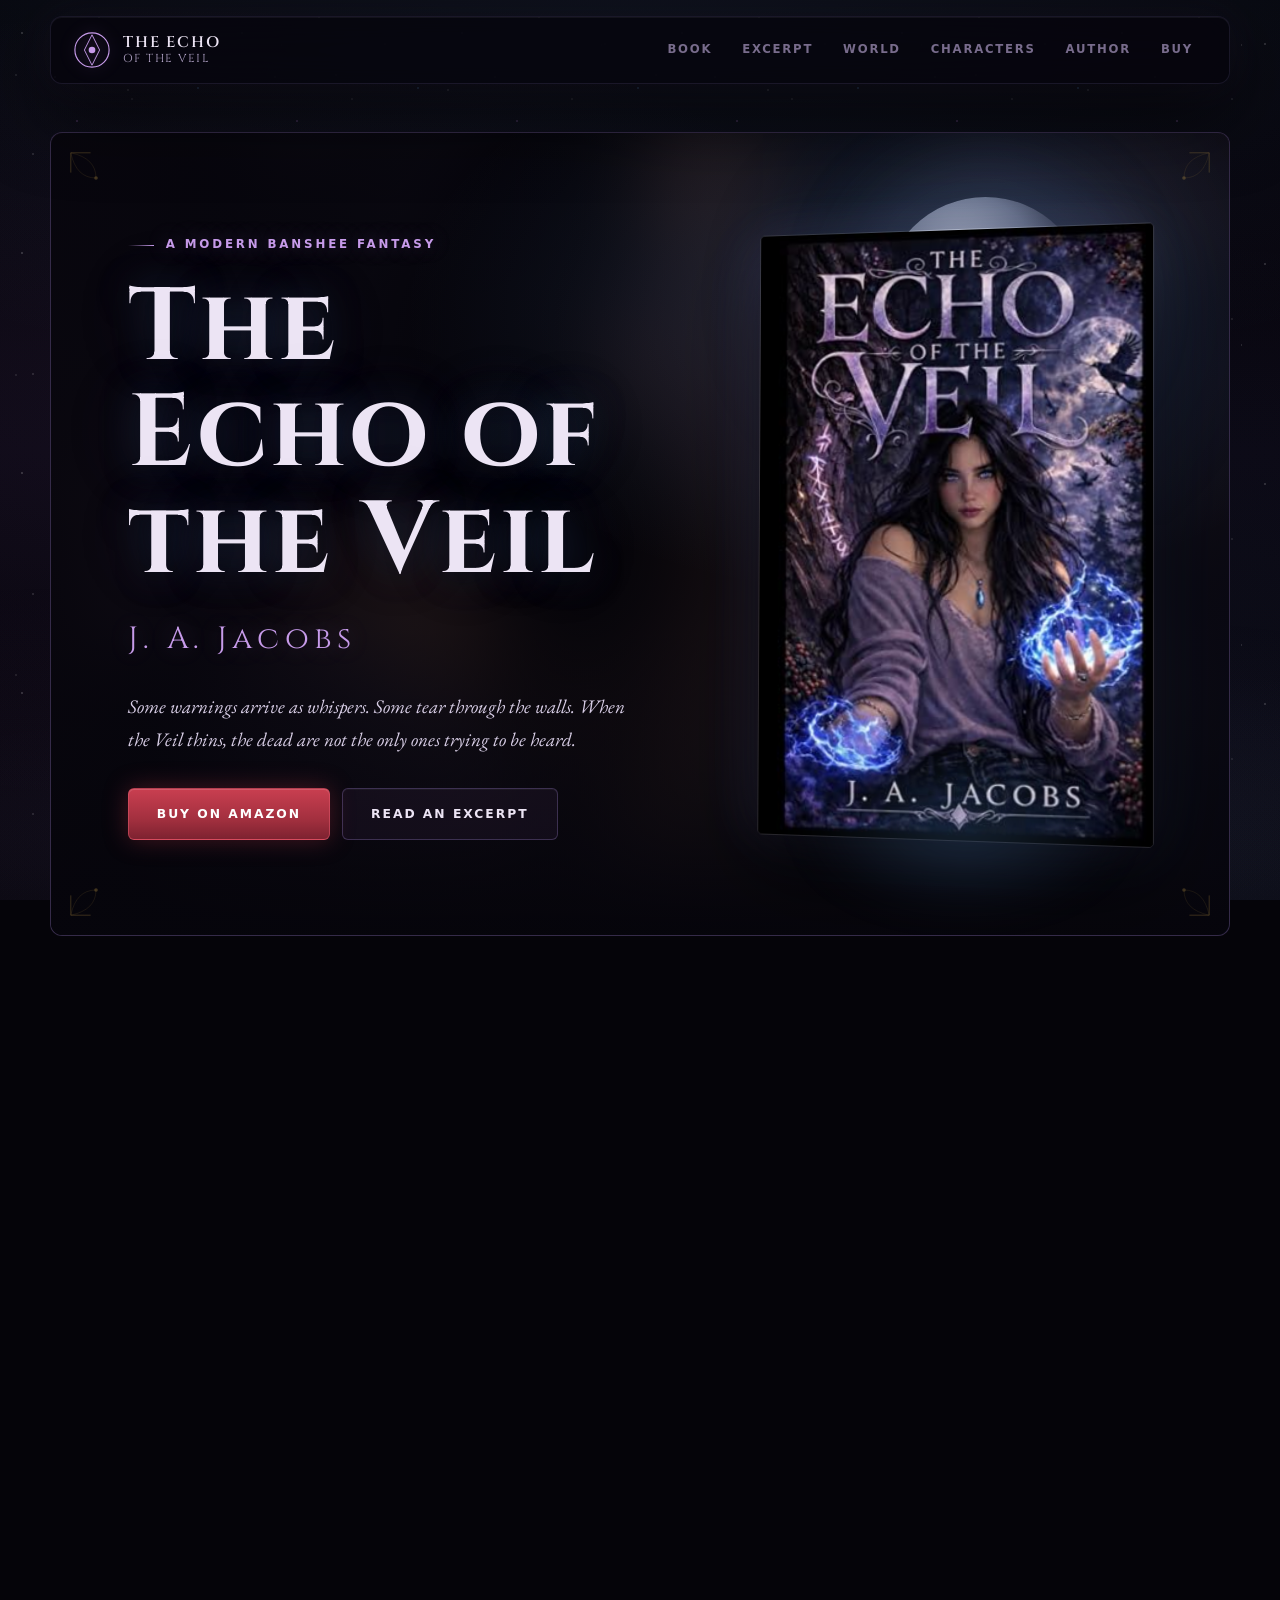
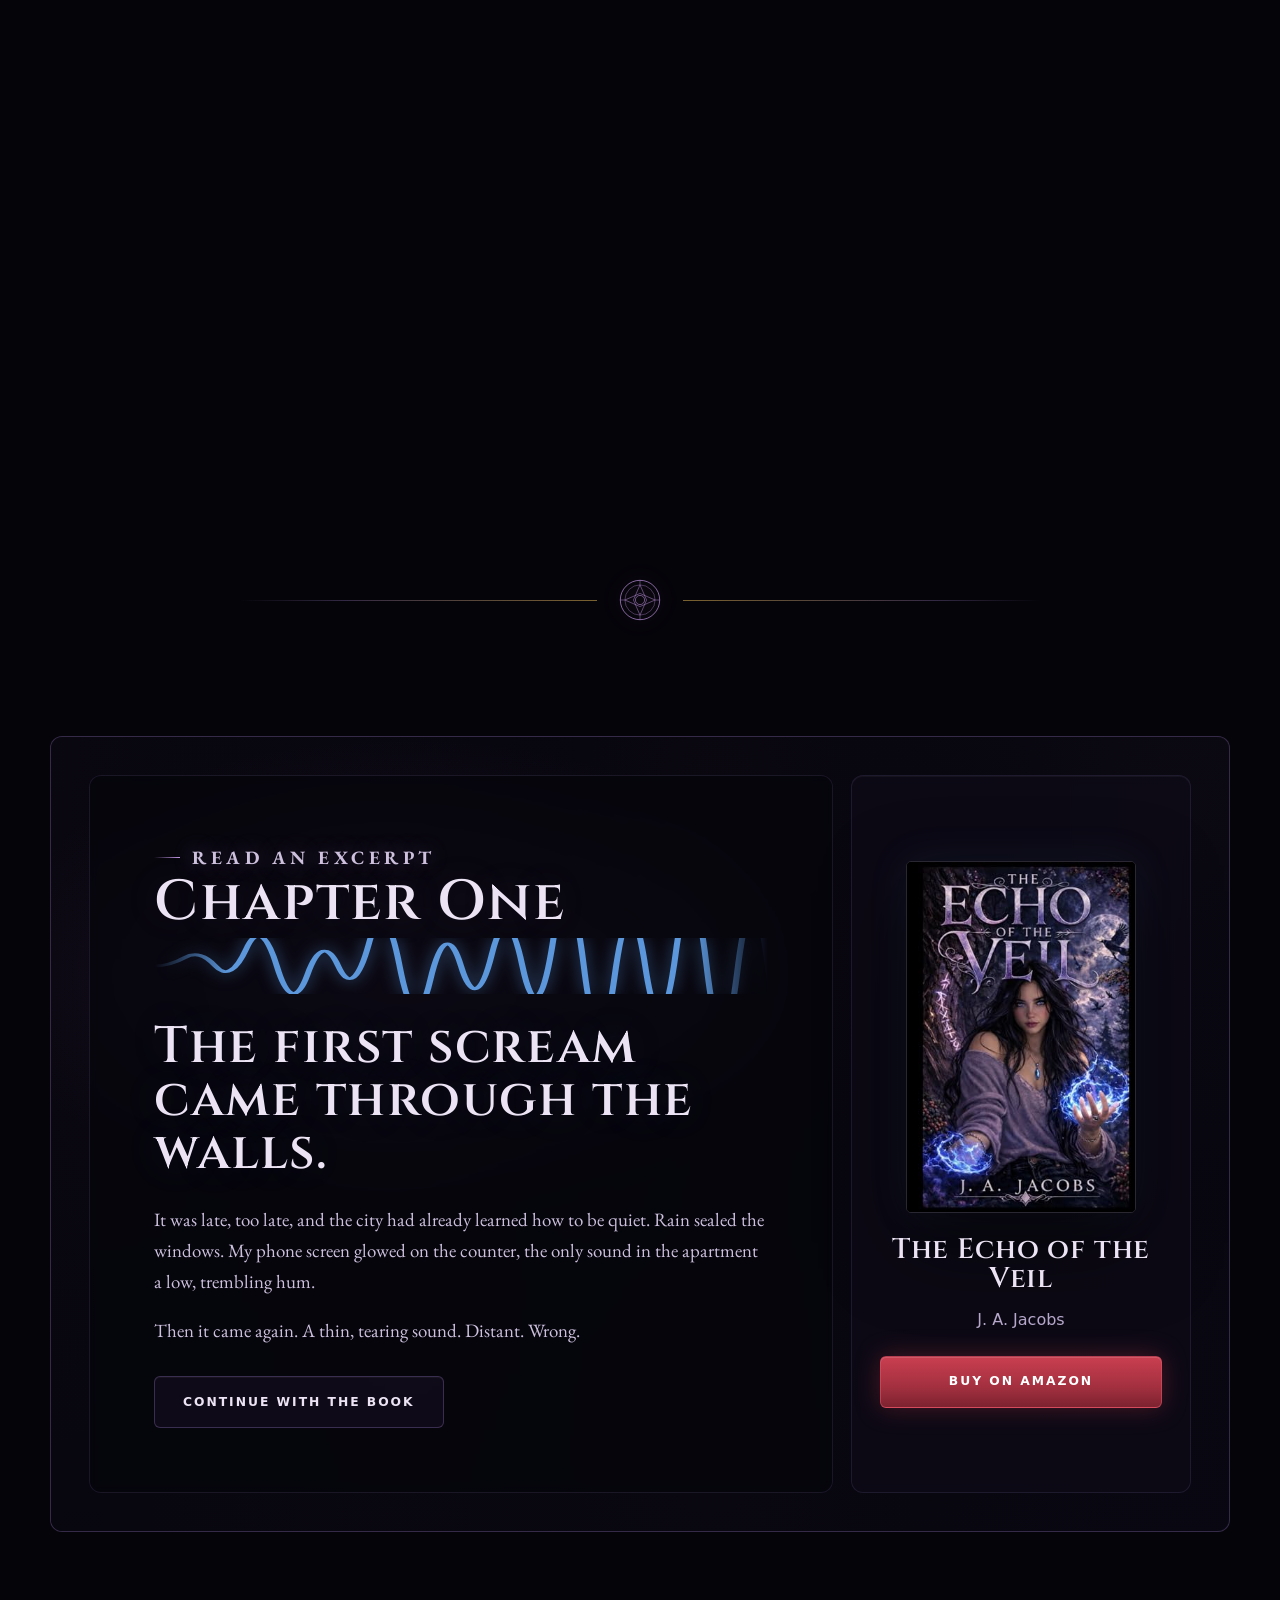
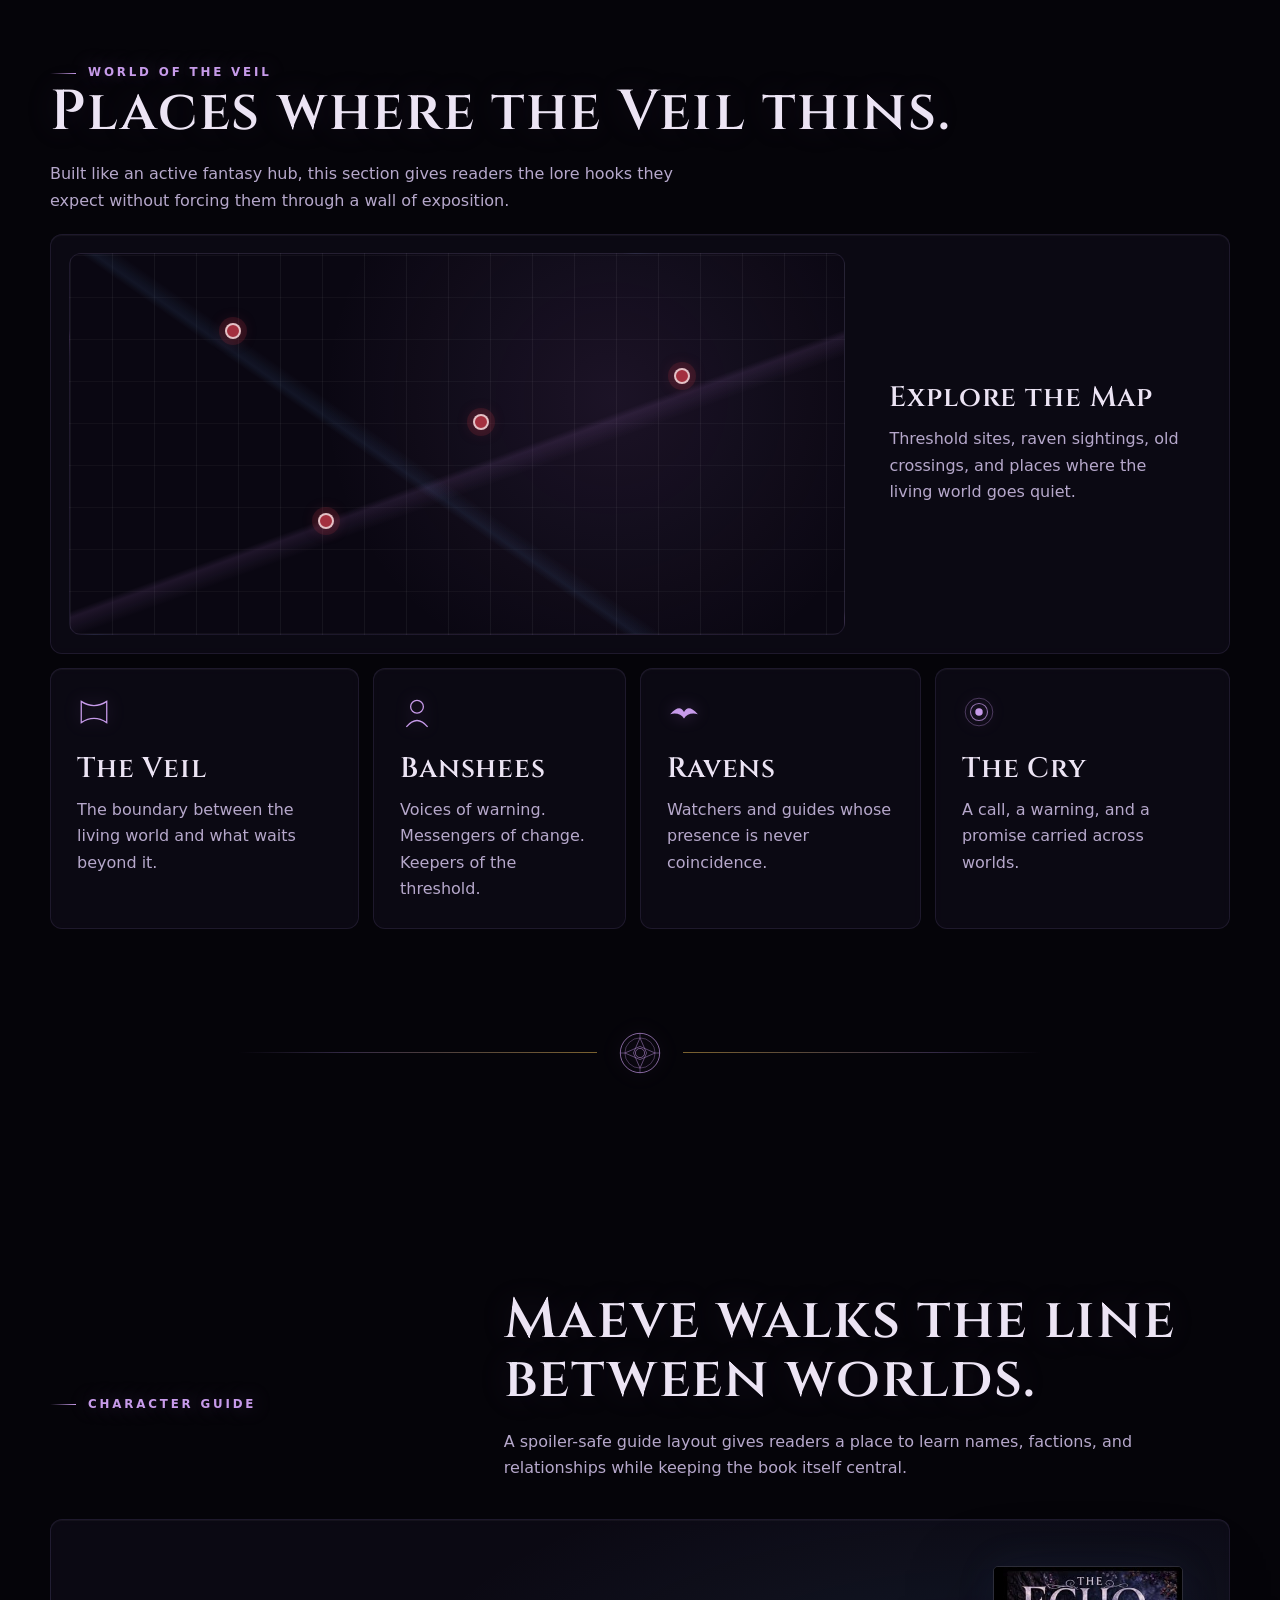
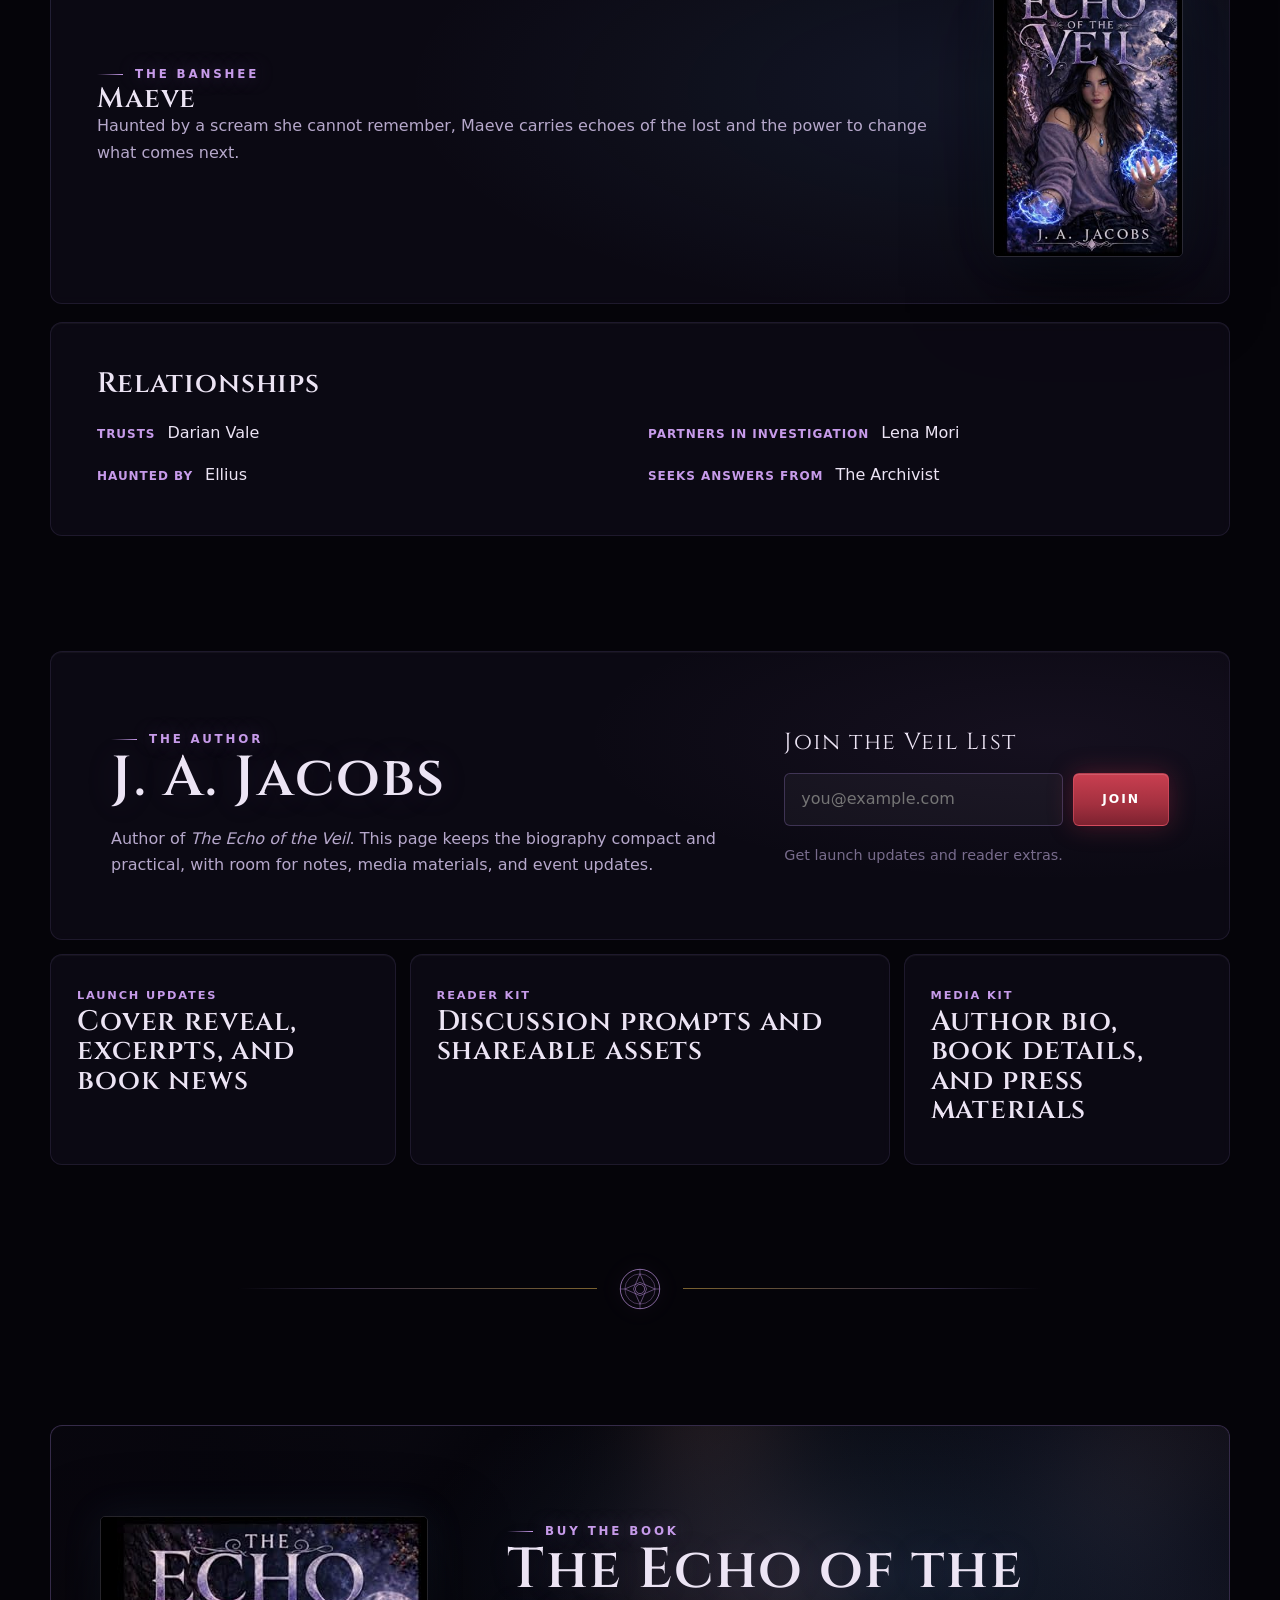
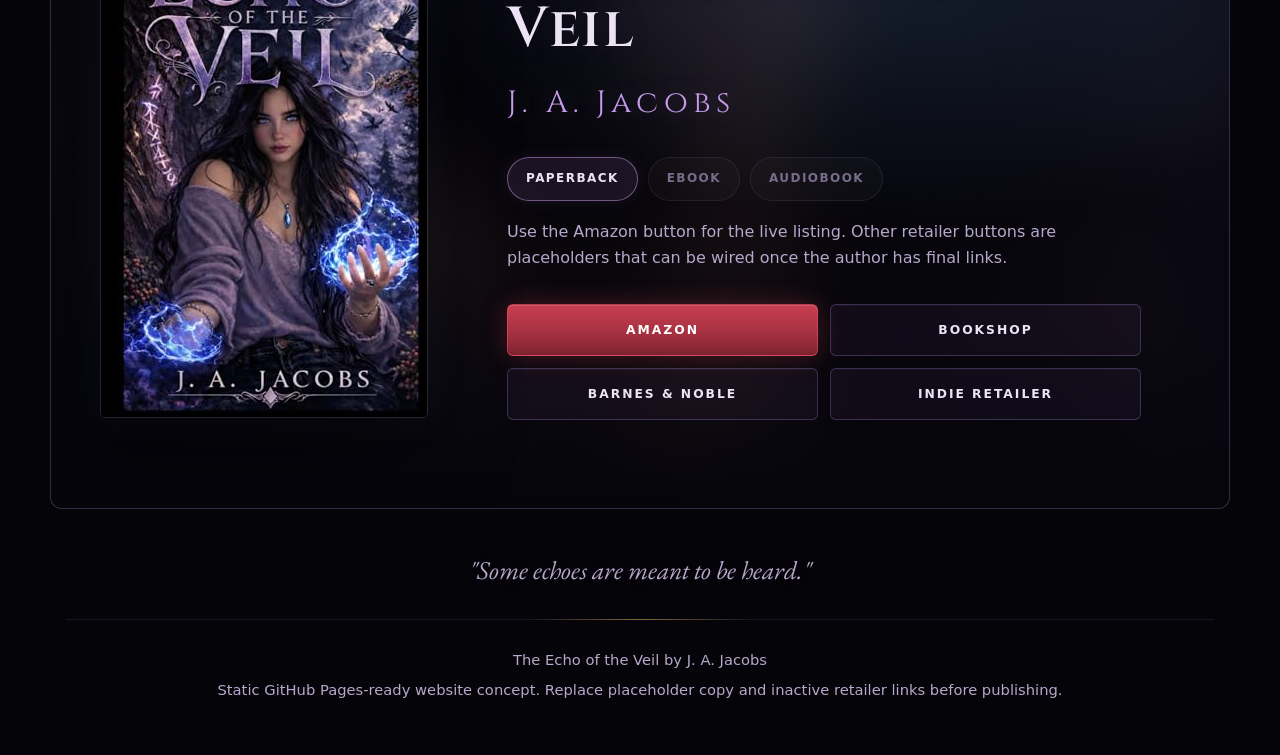
==== index.html @ 64a340d4 "Initial commit: Echo of the Veil website" ====
<!doctype html>
<html lang="en">
  <head>
    <meta charset="utf-8">
    <meta name="viewport" content="width=device-width, initial-scale=1">
    <title>The Echo of the Veil | J. A. Jacobs</title>
    <meta
      name="description"
      content="Official-style fantasy book website for The Echo of the Veil by J. A. Jacobs, a modern banshee fantasy."
    >
    <meta property="og:title" content="The Echo of the Veil by J. A. Jacobs">
    <meta
      property="og:description"
      content="A modern banshee fantasy about warnings, echoes, and the thin places between worlds."
    >
    <meta property="og:image" content="echo-of-the-veil-cover.jpg">
    <link rel="icon" href="favicon.svg" type="image/svg+xml">
    <link rel="stylesheet" href="styles.css">
  </head>
  <body>
    <!-- Reusable SVG defs -->
    <svg width="0" height="0" style="position:absolute" aria-hidden="true">
      <defs>
        <symbol id="sigil" viewBox="0 0 64 64">
          <circle cx="32" cy="32" r="30" fill="none" stroke="currentColor" stroke-width="1"/>
          <circle cx="32" cy="32" r="23" fill="none" stroke="currentColor" stroke-width="0.5"/>
          <circle cx="32" cy="32" r="7" fill="none" stroke="currentColor" stroke-width="0.8"/>
          <path d="M32 9 L42 32 L32 55 L22 32 Z" fill="none" stroke="currentColor" stroke-width="0.7"/>
          <path d="M9 32 L32 22 L55 32 L32 42 Z" fill="none" stroke="currentColor" stroke-width="0.7"/>
          <g stroke="currentColor" stroke-width="0.6">
            <line x1="32" y1="2" x2="32" y2="9"/>
            <line x1="32" y1="55" x2="32" y2="62"/>
            <line x1="2" y1="32" x2="9" y2="32"/>
            <line x1="55" y1="32" x2="62" y2="32"/>
          </g>
        </symbol>
        <symbol id="corner-flourish" viewBox="0 0 60 60">
          <path d="M2 2 L24 2 M2 2 L2 24" fill="none" stroke="currentColor" stroke-width="1"/>
          <path d="M2 2 Q30 8 30 30 M2 2 Q8 30 30 30" fill="none" stroke="currentColor" stroke-width="0.6" opacity="0.7"/>
          <circle cx="30" cy="30" r="2" fill="currentColor"/>
        </symbol>
        <symbol id="brand-glyph" viewBox="0 0 40 40">
          <circle cx="20" cy="20" r="18" fill="none" stroke="currentColor" stroke-width="1.2"/>
          <path d="M20 4 L28 20 L20 36 L12 20 Z" fill="none" stroke="currentColor" stroke-width="1"/>
          <circle cx="20" cy="20" r="3.5" fill="currentColor"/>
        </symbol>
        <symbol id="ico-veil" viewBox="0 0 32 32">
          <path d="M4 6 Q16 14 28 6 L28 26 Q16 18 4 26 Z" fill="none" stroke="currentColor" stroke-width="1.2"/>
        </symbol>
        <symbol id="ico-banshee" viewBox="0 0 32 32">
          <circle cx="16" cy="11" r="6" fill="none" stroke="currentColor" stroke-width="1.2"/>
          <path d="M6 30 Q16 18 26 30" fill="none" stroke="currentColor" stroke-width="1.2"/>
        </symbol>
        <symbol id="ico-raven" viewBox="0 0 32 32">
          <path d="M3 18 Q12 8 16 16 Q20 8 29 18 Q20 16 16 22 Q12 16 3 18 Z" fill="currentColor"/>
        </symbol>
        <symbol id="ico-cry" viewBox="0 0 32 32">
          <circle cx="16" cy="16" r="3.5" fill="currentColor"/>
          <circle cx="16" cy="16" r="8" fill="none" stroke="currentColor" stroke-width="1" opacity="0.7"/>
          <circle cx="16" cy="16" r="13" fill="none" stroke="currentColor" stroke-width="0.8" opacity="0.4"/>
        </symbol>
      </defs>
    </svg>

    <div class="atmosphere" aria-hidden="true"></div>

    <div class="site-shell">
      <header class="site-header" data-header>
        <a class="brand" href="#top" aria-label="The Echo of the Veil home">
          <span class="brand-mark" aria-hidden="true"><svg><use href="#brand-glyph"></use></svg></span>
          <span>
            <span class="brand-title">The Echo</span>
            <span class="brand-subtitle">of the Veil</span>
          </span>
        </a>

        <button class="nav-toggle" type="button" aria-expanded="false" aria-controls="site-nav">
          <span class="sr-only">Open navigation</span>
          <span></span><span></span><span></span>
        </button>

        <nav class="site-nav" id="site-nav" aria-label="Primary navigation">
          <a href="#book">Book</a>
          <a href="#excerpt">Excerpt</a>
          <a href="#world">World</a>
          <a href="#characters">Characters</a>
          <a href="#author">Author</a>
          <a href="#buy">Buy</a>
        </nav>
      </header>

      <main id="top">
        <section class="hero section-frame">
          <div class="section-bg" aria-hidden="true">
            <img src="echo-of-the-veil-cover.jpg" alt="">
          </div>
          <div class="moon" aria-hidden="true"></div>
          <span class="corner corner-tl" aria-hidden="true"><svg><use href="#corner-flourish"></use></svg></span>
          <span class="corner corner-tr" aria-hidden="true"><svg><use href="#corner-flourish"></use></svg></span>
          <span class="corner corner-bl" aria-hidden="true"><svg><use href="#corner-flourish"></use></svg></span>
          <span class="corner corner-br" aria-hidden="true"><svg><use href="#corner-flourish"></use></svg></span>

          <div class="hero-copy">
            <p class="eyebrow">A modern banshee fantasy</p>
            <h1>The Echo of the Veil</h1>
            <p class="hero-author">J. A. Jacobs</p>
            <p class="hero-lede">
              Some warnings arrive as whispers. Some tear through the walls. When the Veil thins, the dead are not the only ones trying to be heard.
            </p>
            <div class="button-row">
              <a class="button button-primary" href="https://www.amazon.com/Echo-Veil-J-Jacobs/dp/B0GYZ4T7Q2/" target="_blank" rel="noreferrer">
                Buy on Amazon
              </a>
              <a class="button button-secondary" href="#excerpt">Read an Excerpt</a>
            </div>
          </div>

          <div class="hero-cover-wrap" aria-label="Book cover">
            <div class="cover-stage">
              <img
                class="book-cover hero-cover"
                src="echo-of-the-veil-cover.jpg"
                alt="Book cover for The Echo of the Veil by J. A. Jacobs"
                width="326"
                height="500"
              >
              <div class="cover-reflection" aria-hidden="true"></div>
            </div>
          </div>
        </section>

        <section class="quick-path reveal" aria-label="Reader starting points">
          <a href="#book">
            <span>Start Here</span>
            <strong>Premise, themes, and content notes</strong>
          </a>
          <a href="#world">
            <span>Explore the Veil</span>
            <strong>Banshees, thresholds, ravens, and the cry</strong>
          </a>
          <a href="#buy">
            <span>Choose an Edition</span>
            <strong>Paperback, ebook, and audiobook links</strong>
          </a>
        </section>

        <section class="book-section section-grid reveal" id="book">
          <div class="section-kicker">About the Book</div>
          <div class="section-heading">
            <h2>The scream is not a curse. It is a warning.</h2>
            <p>
              The site is structured for fantasy readers who need a fast entry point: what the story is, what kind of magic it uses, and where to buy or keep reading.
            </p>
          </div>

          <div class="feature-panel premise-panel">
            <div>
              <h3>The Premise</h3>
              <p>
                In a city where the Veil between worlds is thin, some are born to hear what others cannot. When the screams begin, it is not just the dead who take notice.
              </p>
            </div>
            <div class="sigil-orbit" aria-hidden="true">
              <span class="ring ring-outer"><svg><use href="#sigil"></use></svg></span>
              <span class="ring ring-inner"><svg><use href="#sigil"></use></svg></span>
              <span class="core"></span>
            </div>
          </div>

          <div class="feature-panel notes-panel">
            <h3>Modern Banshees</h3>
            <p>
              Banshees are framed as messengers and threshold-keepers, not monsters. Their power is warning, memory, grief, and choice.
            </p>
          </div>

          <div class="feature-panel themes-panel">
            <h3>Themes</h3>
            <ul class="clean-list">
              <li><span>01</span> Identity and power</li>
              <li><span>02</span> The seen and the unseen</li>
              <li><span>03</span> Grief and connection</li>
              <li><span>04</span> Choice and consequence</li>
            </ul>
          </div>
        </section>

        <div class="ornament-divider" aria-hidden="true">
          <span class="line"></span>
          <svg class="sigil"><use href="#sigil"></use></svg>
          <span class="line"></span>
        </div>

        <section class="excerpt section-frame reveal" id="excerpt">
          <div class="section-bg subtle" aria-hidden="true">
            <img src="echo-of-the-veil-cover.jpg" alt="">
          </div>
          <div class="excerpt-copy">
            <p class="eyebrow">Read an Excerpt</p>
            <h2>Chapter One</h2>
            <div class="waveform" aria-hidden="true">
              <svg viewBox="0 0 400 40" preserveAspectRatio="none">
                <path d="M0 20 Q5 20 10 14 T20 20 T30 8 T40 20 T50 26 T60 20 T70 4 T80 20 T90 30 T100 20 T110 12 T120 20 T130 2 T140 20 T150 28 T160 20 T170 10 T180 20 T190 24 T200 20 T210 14 T220 20 T230 6 T240 20 T250 30 T260 20 T270 12 T280 20 T290 4 T300 20 T310 26 T320 20 T330 16 T340 20 T350 8 T360 20 T370 28 T380 20 T390 14 T400 20"
                      fill="none" stroke="currentColor" stroke-width="2"/>
              </svg>
            </div>
            <blockquote>
              The first scream came through the walls.
            </blockquote>
            <p>
              It was late, too late, and the city had already learned how to be quiet. Rain sealed the windows. My phone screen glowed on the counter, the only sound in the apartment a low, trembling hum.
            </p>
            <p>
              Then it came again. A thin, tearing sound. Distant. Wrong.
            </p>
            <a class="button button-secondary" href="#buy" style="margin-top:30px;display:inline-flex">Continue with the Book</a>
          </div>

          <aside class="purchase-card">
            <img
              class="book-cover"
              src="echo-of-the-veil-cover.jpg"
              alt="The Echo of the Veil cover"
              width="326"
              height="500"
            >
            <h3>The Echo of the Veil</h3>
            <p>J. A. Jacobs</p>
            <a class="button button-primary" href="https://www.amazon.com/Echo-Veil-J-Jacobs/dp/B0GYZ4T7Q2/" target="_blank" rel="noreferrer">
              Buy on Amazon
            </a>
          </aside>
        </section>

        <section class="world-section reveal" id="world">
          <div class="section-kicker">World of the Veil</div>
          <div class="section-heading">
            <h2>Places where the Veil thins.</h2>
            <p>
              Built like an active fantasy hub, this section gives readers the lore hooks they expect without forcing them through a wall of exposition.
            </p>
          </div>

          <div class="map-panel">
            <div class="map-city" aria-hidden="true">
              <span class="pin pin-a"></span>
              <span class="pin pin-b"></span>
              <span class="pin pin-c"></span>
              <span class="pin pin-d"></span>
            </div>
            <div class="map-copy">
              <h3>Explore the Map</h3>
              <p>Threshold sites, raven sightings, old crossings, and places where the living world goes quiet.</p>
            </div>
          </div>

          <div class="lore-grid">
            <article>
              <svg class="lore-icon"><use href="#ico-veil"></use></svg>
              <h3>The Veil</h3>
              <p>The boundary between the living world and what waits beyond it.</p>
            </article>
            <article>
              <svg class="lore-icon"><use href="#ico-banshee"></use></svg>
              <h3>Banshees</h3>
              <p>Voices of warning. Messengers of change. Keepers of the threshold.</p>
            </article>
            <article>
              <svg class="lore-icon"><use href="#ico-raven"></use></svg>
              <h3>Ravens</h3>
              <p>Watchers and guides whose presence is never coincidence.</p>
            </article>
            <article>
              <svg class="lore-icon"><use href="#ico-cry"></use></svg>
              <h3>The Cry</h3>
              <p>A call, a warning, and a promise carried across worlds.</p>
            </article>
          </div>
        </section>

        <div class="ornament-divider" aria-hidden="true">
          <span class="line"></span>
          <svg class="sigil"><use href="#sigil"></use></svg>
          <span class="line"></span>
        </div>

        <section class="characters section-grid reveal" id="characters">
          <div class="section-kicker">Character Guide</div>
          <div class="section-heading">
            <h2>Maeve walks the line between worlds.</h2>
            <p>
              A spoiler-safe guide layout gives readers a place to learn names, factions, and relationships while keeping the book itself central.
            </p>
          </div>

          <article class="character-hero">
            <div>
              <p class="eyebrow">The Banshee</p>
              <h3>Maeve</h3>
              <p>
                Haunted by a scream she cannot remember, Maeve carries echoes of the lost and the power to change what comes next.
              </p>
            </div>
            <img
              class="book-cover small-cover"
              src="echo-of-the-veil-cover.jpg"
              alt="The Echo of the Veil cover featuring Maeve"
              width="326"
              height="500"
            >
          </article>

          <div class="relationship-panel">
            <h3>Relationships</h3>
            <ul class="clean-list">
              <li><span>Trusts</span> Darian Vale</li>
              <li><span>Partners in investigation</span> Lena Mori</li>
              <li><span>Haunted by</span> Ellius</li>
              <li><span>Seeks answers from</span> The Archivist</li>
            </ul>
          </div>
        </section>

        <section class="author-events reveal" id="author">
          <div class="author-panel">
            <div>
              <p class="eyebrow">The Author</p>
              <h2>J. A. Jacobs</h2>
              <p>
                Author of <em>The Echo of the Veil</em>. This page keeps the biography compact and practical, with room for notes, media materials, and event updates.
              </p>
            </div>
            <form class="newsletter-form" data-newsletter novalidate>
              <label for="email">Join the Veil List</label>
              <div class="form-row">
                <input id="email" name="email" type="email" placeholder="you@example.com" autocomplete="email" required>
                <button class="button button-primary" type="submit">Join</button>
              </div>
              <p class="form-message" data-form-message>Get launch updates and reader extras.</p>
            </form>
          </div>

          <div class="event-strip">
            <article>
              <span>Launch Updates</span>
              <h3>Cover reveal, excerpts, and book news</h3>
            </article>
            <article>
              <span>Reader Kit</span>
              <h3>Discussion prompts and shareable assets</h3>
            </article>
            <article>
              <span>Media Kit</span>
              <h3>Author bio, book details, and press materials</h3>
            </article>
          </div>
        </section>

        <div class="ornament-divider" aria-hidden="true">
          <span class="line"></span>
          <svg class="sigil"><use href="#sigil"></use></svg>
          <span class="line"></span>
        </div>

        <section class="buy-section section-frame reveal" id="buy">
          <div class="section-bg" aria-hidden="true">
            <img src="echo-of-the-veil-cover.jpg" alt="">
          </div>
          <div class="buy-cover">
            <img
              class="book-cover"
              src="echo-of-the-veil-cover.jpg"
              alt="The Echo of the Veil book cover by J. A. Jacobs"
              width="326"
              height="500"
            >
          </div>
          <div class="buy-copy">
            <p class="eyebrow">Buy the Book</p>
            <h2>The Echo of the Veil</h2>
            <p class="hero-author">J. A. Jacobs</p>
            <div class="edition-tabs" aria-label="Available formats">
              <button type="button" class="active">Paperback</button>
              <button type="button">eBook</button>
              <button type="button">Audiobook</button>
            </div>
            <p>
              Use the Amazon button for the live listing. Other retailer buttons are placeholders that can be wired once the author has final links.
            </p>
            <div class="retailer-grid">
              <a class="button button-primary" href="https://www.amazon.com/Echo-Veil-J-Jacobs/dp/B0GYZ4T7Q2/" target="_blank" rel="noreferrer">
                Amazon
              </a>
              <a class="button button-secondary" href="#" aria-disabled="true">Bookshop</a>
              <a class="button button-secondary" href="#" aria-disabled="true">Barnes & Noble</a>
              <a class="button button-secondary" href="#" aria-disabled="true">Indie Retailer</a>
            </div>
          </div>
        </section>
      </main>

      <footer class="site-footer">
        <p class="footer-quote">"Some echoes are meant to be heard."</p>
        <div class="footer-meta">
          <p>The Echo of the Veil by J. A. Jacobs</p>
          <p>Static GitHub Pages-ready website concept. Replace placeholder copy and inactive retailer links before publishing.</p>
        </div>
      </footer>
    </div>

    <script src="script.js"></script>
  </body>
</html>
---- styles.css ----
@import url('https://fonts.googleapis.com/css2?family=Cinzel:wght@400;500;600;700;800;900&family=EB+Garamond:ital@0;1&display=swap');

:root {
  color-scheme: dark;
  --bg: #050409;
  --bg-deep: #08060f;
  --panel: rgba(15, 12, 24, 0.72);
  --panel-strong: rgba(20, 15, 30, 0.9);
  --line: rgba(130, 110, 175, 0.16);
  --line-strong: rgba(150, 122, 195, 0.32);
  --gold: #c9a14a;
  --gold-soft: rgba(201, 161, 74, 0.6);
  --text: #ece4f4;
  --muted: #b6a8cb;
  --quiet: #786c8c;
  --accent: #9b6ab8;
  --accent-strong: #c79bea;
  --blue: #5b97da;
  --blue-glow: rgba(91, 151, 218, 0.55);
  --red: #a3303f;
  --red-strong: #c93f50;
  --red-bright: #e0566a;
  --glow-purple: rgba(155, 106, 184, 0.45);
  --glow-blue: rgba(91, 151, 218, 0.4);
  --shadow: rgba(0, 0, 0, 0.75);
  --radius: 12px;
  --max: 1180px;
  --display: "Cinzel", "Trajan Pro", "Times New Roman", serif;
  --serif: "EB Garamond", Georgia, serif;
  --body: "Aptos", "Segoe UI", system-ui, sans-serif;
}

@keyframes drift {
  0%, 100% { transform: translateX(0) translateY(0); opacity: 0.2; }
  25% { transform: translateX(40px) translateY(-20px); opacity: 0.28; }
  50% { transform: translateX(-30px) translateY(15px); opacity: 0.14; }
  75% { transform: translateX(20px) translateY(-10px); opacity: 0.24; }
}

@keyframes drift-slow {
  0%, 100% { transform: translateX(0) translateY(0) scale(1); }
  33% { transform: translateX(-60px) translateY(30px) scale(1.1); }
  66% { transform: translateX(40px) translateY(-20px) scale(0.95); }
}

@keyframes pulse-glow {
  0%, 100% { opacity: 0.4; }
  50% { opacity: 0.85; }
}

@keyframes moon-breathe {
  0%, 100% { opacity: 0.85; transform: scale(1); }
  50% { opacity: 1; transform: scale(1.03); }
}

@keyframes float-up {
  0% { transform: translateY(0); opacity: 0; }
  10% { opacity: 1; }
  90% { opacity: 1; }
  100% { transform: translateY(-100vh); opacity: 0; }
}

@keyframes shimmer {
  0% { background-position: -200% center; }
  100% { background-position: 200% center; }
}

@keyframes wave-flow {
  0% { transform: translateX(0); }
  100% { transform: translateX(-50%); }
}

@keyframes spin-slow {
  from { transform: rotate(0deg); }
  to { transform: rotate(360deg); }
}

@keyframes spin-reverse {
  from { transform: rotate(360deg); }
  to { transform: rotate(0deg); }
}

@keyframes border-glow-pulse {
  0%, 100% { opacity: 0.4; }
  50% { opacity: 0.9; }
}

* { box-sizing: border-box; }

html { scroll-behavior: smooth; }

body {
  margin: 0;
  min-width: 320px;
  background: var(--bg);
  color: var(--text);
  font-family: var(--body);
  line-height: 1.65;
  overflow-x: hidden;
}

/* Fixed atmospheric base */
body::before {
  content: "";
  position: fixed;
  inset: 0;
  z-index: -3;
  pointer-events: none;
  background:
    radial-gradient(ellipse 90% 50% at 50% -5%, rgba(91, 151, 218, 0.1), transparent),
    radial-gradient(ellipse 60% 45% at 15% 45%, rgba(155, 106, 184, 0.07), transparent),
    radial-gradient(ellipse 70% 50% at 85% 75%, rgba(91, 151, 218, 0.05), transparent),
    linear-gradient(180deg, #050409 0%, #0a0712 50%, #050409 100%);
}

body::after {
  content: "";
  position: fixed;
  inset: 0;
  z-index: -1;
  pointer-events: none;
  background:
    radial-gradient(ellipse 120% 28% at 30% 92%, rgba(155, 106, 184, 0.08), transparent),
    radial-gradient(ellipse 100% 22% at 72% 96%, rgba(91, 151, 218, 0.06), transparent);
  animation: drift-slow 26s ease-in-out infinite;
}

.atmosphere {
  position: fixed;
  inset: 0;
  z-index: -2;
  pointer-events: none;
  overflow: hidden;
}

.atmosphere::before,
.atmosphere::after {
  content: "";
  position: absolute;
  inset: 0;
}

.atmosphere::before {
  background-image:
    radial-gradient(1px 1px at 10% 15%, rgba(255, 255, 255, 0.55), transparent),
    radial-gradient(1px 1px at 25% 35%, rgba(255, 255, 255, 0.35), transparent),
    radial-gradient(1px 1px at 45% 8%, rgba(255, 255, 255, 0.45), transparent),
    radial-gradient(1px 1px at 60% 45%, rgba(255, 255, 255, 0.28), transparent),
    radial-gradient(1px 1px at 75% 20%, rgba(255, 255, 255, 0.5), transparent),
    radial-gradient(1px 1px at 85% 65%, rgba(255, 255, 255, 0.22), transparent),
    radial-gradient(1px 1px at 15% 70%, rgba(255, 255, 255, 0.4), transparent),
    radial-gradient(1.5px 1.5px at 35% 55%, rgba(155, 106, 184, 0.45), transparent),
    radial-gradient(1.5px 1.5px at 90% 40%, rgba(91, 151, 218, 0.4), transparent);
  background-size: 220px 220px;
  animation: drift 30s ease-in-out infinite;
}

.atmosphere::after {
  background-image:
    radial-gradient(1px 1px at 5% 25%, rgba(255, 255, 255, 0.3), transparent),
    radial-gradient(1px 1px at 40% 30%, rgba(255, 255, 255, 0.35), transparent),
    radial-gradient(1px 1px at 70% 50%, rgba(255, 255, 255, 0.4), transparent),
    radial-gradient(1px 1px at 88% 15%, rgba(255, 255, 255, 0.25), transparent),
    radial-gradient(1px 1px at 30% 85%, rgba(255, 255, 255, 0.3), transparent);
  background-size: 320px 300px;
  animation: drift 42s ease-in-out infinite reverse;
}

.particle {
  position: fixed;
  border-radius: 50%;
  pointer-events: none;
  z-index: -1;
  animation: float-up linear infinite;
}

img { display: block; max-width: 100%; }
a { color: inherit; text-decoration: none; }
button, input { font: inherit; }

.sr-only {
  position: absolute;
  width: 1px; height: 1px;
  padding: 0; margin: -1px;
  overflow: hidden;
  clip: rect(0, 0, 0, 0);
  white-space: nowrap;
  border: 0;
}

/* Scroll reveal */
.reveal {
  opacity: 0;
  transform: translateY(44px);
  transition: opacity 0.9s cubic-bezier(0.25, 0.46, 0.45, 0.94),
              transform 0.9s cubic-bezier(0.25, 0.46, 0.45, 0.94);
}
.reveal.visible { opacity: 1; transform: translateY(0); }

.site-shell {
  width: min(100%, 1680px);
  margin: 0 auto;
  position: relative;
}

/* ─────────── Immersive section background (cover art) ─────────── */
.section-bg {
  position: absolute;
  inset: 0;
  z-index: 0;
  overflow: hidden;
  pointer-events: none;
  border-radius: inherit;
}

.section-bg img {
  position: absolute;
  top: 50%;
  left: 50%;
  min-width: 130%;
  min-height: 130%;
  transform: translate(-50%, -50%) scale(1.18);
  object-fit: cover;
  filter: blur(34px) brightness(0.42) saturate(1.35);
}

.section-bg::after {
  content: "";
  position: absolute;
  inset: 0;
  background:
    radial-gradient(ellipse 70% 60% at 72% 22%, rgba(91, 151, 218, 0.16), transparent 60%),
    linear-gradient(100deg, rgba(6, 5, 12, 0.96) 0%, rgba(6, 5, 12, 0.6) 48%, rgba(6, 5, 12, 0.86) 100%),
    linear-gradient(0deg, var(--bg) 1%, transparent 38%);
}

.section-bg.subtle img {
  filter: blur(46px) brightness(0.3) saturate(1.25);
}
.section-bg.subtle::after {
  background:
    radial-gradient(ellipse 60% 50% at 30% 30%, rgba(155, 106, 184, 0.12), transparent 60%),
    linear-gradient(180deg, rgba(8, 6, 15, 0.92), rgba(8, 6, 15, 0.96));
}

/* ─────────── Decorative moon ─────────── */
.moon {
  position: absolute;
  top: 8%;
  right: 12%;
  width: clamp(120px, 16vw, 220px);
  aspect-ratio: 1;
  border-radius: 50%;
  z-index: 0;
  pointer-events: none;
  background:
    radial-gradient(circle at 38% 38%, rgba(232, 238, 255, 0.95), rgba(190, 205, 240, 0.55) 45%, rgba(120, 140, 190, 0.15) 70%, transparent 75%);
  box-shadow: 0 0 80px 30px rgba(150, 175, 230, 0.18), 0 0 160px 60px rgba(120, 145, 210, 0.1);
  animation: moon-breathe 8s ease-in-out infinite;
}
.moon::after {
  content: "";
  position: absolute;
  inset: 18%;
  border-radius: 50%;
  background:
    radial-gradient(circle at 60% 30%, transparent 60%, rgba(120, 140, 180, 0.12) 62%, transparent 66%),
    radial-gradient(circle at 35% 65%, transparent 70%, rgba(120, 140, 180, 0.1) 72%, transparent 76%);
}

/* ─────────── Header ─────────── */
.site-header {
  position: sticky;
  top: 0;
  z-index: 100;
  display: flex;
  align-items: center;
  justify-content: space-between;
  gap: 24px;
  width: min(calc(100% - 32px), var(--max));
  margin: 16px auto 0;
  padding: 13px 22px;
  border: 1px solid var(--line);
  border-radius: var(--radius);
  background: rgba(6, 5, 12, 0.78);
  box-shadow:
    inset 0 1px 0 rgba(255, 255, 255, 0.05),
    0 0 40px rgba(155, 106, 184, 0.06),
    0 24px 80px var(--shadow);
  backdrop-filter: blur(24px) saturate(1.2);
  transition: background 0.3s ease, border-color 0.3s ease;
}
.site-header.scrolled {
  background: rgba(6, 5, 12, 0.95);
  border-color: rgba(155, 106, 184, 0.22);
}

.brand { display: inline-flex; align-items: center; gap: 12px; min-width: 188px; }

.brand-mark {
  width: 38px; height: 38px;
  display: grid;
  place-items: center;
  color: var(--accent-strong);
  filter: drop-shadow(0 0 8px rgba(155, 106, 184, 0.4));
  transition: transform 0.5s ease, filter 0.3s ease;
}
.brand:hover .brand-mark {
  transform: rotate(90deg);
  filter: drop-shadow(0 0 14px rgba(155, 106, 184, 0.6));
}
.brand-mark svg { width: 100%; height: 100%; }

.brand-title, .brand-subtitle {
  display: block;
  font-family: var(--display);
  line-height: 1;
  letter-spacing: 0.12em;
  text-transform: uppercase;
}
.brand-title { font-size: 0.96rem; font-weight: 600; }
.brand-subtitle { color: var(--muted); font-size: 0.72rem; font-weight: 400; margin-top: 3px; }

.site-nav { display: flex; align-items: center; gap: 2px; }
.site-nav a {
  min-height: 40px;
  padding: 10px 14px;
  border-radius: 999px;
  color: var(--quiet);
  font-size: 0.73rem;
  font-weight: 700;
  letter-spacing: 0.15em;
  text-transform: uppercase;
  transition: color 0.25s ease, background 0.25s ease, transform 0.25s ease, text-shadow 0.25s ease;
}
.site-nav a:hover, .site-nav a:focus-visible {
  color: var(--text);
  background: rgba(155, 106, 184, 0.1);
  text-shadow: 0 0 14px rgba(155, 106, 184, 0.45);
  outline: none;
  transform: translateY(-1px);
}

.nav-toggle {
  display: none;
  width: 44px; height: 44px;
  border: 1px solid var(--line);
  border-radius: var(--radius);
  color: var(--text);
  background: rgba(255, 255, 255, 0.04);
  cursor: pointer;
}
.nav-toggle span:not(.sr-only) {
  display: block;
  width: 18px; height: 1px;
  margin: 5px auto;
  background: var(--text);
}

main { padding: 48px 16px 0; }

.section-frame, .quick-path, .world-section, .author-events, .section-grid {
  width: min(100%, var(--max));
  margin: 0 auto;
}

/* ─────────── Hero ─────────── */
.hero {
  position: relative;
  display: grid;
  grid-template-columns: minmax(0, 1.05fr) minmax(300px, 0.95fr);
  gap: clamp(32px, 5vw, 72px);
  align-items: center;
  min-height: min(880px, calc(100dvh - 96px));
  padding: clamp(40px, 6vw, 88px);
  border: 1px solid var(--line-strong);
  border-radius: var(--radius);
  overflow: hidden;
  background: var(--bg-deep);
}

.hero-copy, .hero-cover-wrap, .excerpt-copy, .purchase-card, .buy-cover, .buy-copy {
  position: relative;
  z-index: 2;
}

/* Ornamental corner flourishes */
.corner {
  position: absolute;
  width: 54px; height: 54px;
  color: var(--gold-soft);
  opacity: 0.5;
  z-index: 2;
  pointer-events: none;
}
.corner svg { width: 100%; height: 100%; }
.corner-tl { top: 18px; left: 18px; }
.corner-tr { top: 18px; right: 18px; transform: scaleX(-1); }
.corner-bl { bottom: 18px; left: 18px; transform: scaleY(-1); }
.corner-br { bottom: 18px; right: 18px; transform: scale(-1, -1); }

.eyebrow, .section-kicker {
  display: inline-flex;
  align-items: center;
  gap: 12px;
  color: var(--accent-strong);
  font-size: 0.74rem;
  font-weight: 700;
  letter-spacing: 0.24em;
  text-transform: uppercase;
  text-shadow: 0 0 20px rgba(199, 155, 234, 0.35);
}
.eyebrow::before, .section-kicker::before {
  content: "";
  width: 26px; height: 1px;
  background: linear-gradient(90deg, transparent, var(--accent-strong));
}

h1, h2, h3, blockquote {
  margin: 0;
  font-family: var(--display);
  font-weight: 600;
  line-height: 1.04;
  letter-spacing: 0.03em;
}

h1 {
  max-width: 760px;
  margin-top: 20px;
  font-size: clamp(3.4rem, 8vw, 6.8rem);
  font-weight: 700;
  text-shadow:
    0 0 40px rgba(91, 151, 218, 0.25),
    0 0 90px rgba(155, 106, 184, 0.15),
    0 2px 30px rgba(0, 0, 0, 0.5);
}

h2 {
  font-size: clamp(2.1rem, 4.4vw, 3.9rem);
  text-shadow: 0 0 34px rgba(155, 106, 184, 0.15);
}

h3 { font-size: clamp(1.4rem, 2.2vw, 2rem); }

p { margin: 0; color: var(--muted); }

.hero-author {
  margin-top: 20px;
  color: var(--accent-strong);
  font-family: var(--display);
  font-size: clamp(1.4rem, 2.4vw, 2.1rem);
  letter-spacing: 0.16em;
  text-shadow: 0 0 24px rgba(199, 155, 234, 0.3);
}

.hero-lede {
  max-width: 56ch;
  margin-top: 26px;
  color: #d8cee6;
  font-family: var(--serif);
  font-size: clamp(1.15rem, 1.5vw, 1.4rem);
  font-style: italic;
  line-height: 1.7;
}

/* ─────────── Buttons ─────────── */
.button-row, .retailer-grid { display: flex; flex-wrap: wrap; gap: 12px; margin-top: 32px; }

.button {
  display: inline-flex;
  align-items: center;
  justify-content: center;
  min-height: 52px;
  padding: 14px 28px;
  border: 1px solid transparent;
  border-radius: 6px;
  font-size: 0.77rem;
  font-weight: 800;
  letter-spacing: 0.16em;
  text-align: center;
  text-transform: uppercase;
  cursor: pointer;
  transition: transform 0.25s ease, border-color 0.25s ease, background 0.25s ease, box-shadow 0.25s ease;
}
.button:active { transform: translateY(1px) scale(0.98); }

.button-primary {
  border-color: rgba(224, 86, 106, 0.55);
  background: linear-gradient(180deg, var(--red-strong), var(--red) 60%, #7d2230);
  color: #fff;
  box-shadow: 0 0 24px rgba(163, 48, 63, 0.4), inset 0 1px 0 rgba(255, 255, 255, 0.14);
}
.button-primary:hover, .button-primary:focus-visible {
  border-color: rgba(255, 150, 165, 0.7);
  box-shadow: 0 0 36px rgba(224, 86, 106, 0.55), 0 6px 24px rgba(0, 0, 0, 0.45);
  outline: none;
  transform: translateY(-2px);
}

.button-secondary {
  border-color: var(--line-strong);
  background: rgba(155, 106, 184, 0.07);
  color: var(--text);
  box-shadow: inset 0 1px 0 rgba(255, 255, 255, 0.04);
}
.button-secondary:hover, .button-secondary:focus-visible {
  border-color: rgba(199, 155, 234, 0.55);
  background: rgba(155, 106, 184, 0.14);
  box-shadow: 0 0 22px rgba(155, 106, 184, 0.18);
  outline: none;
  transform: translateY(-2px);
}

/* ─────────── Book cover ─────────── */
.cover-stage {
  position: relative;
  width: min(100%, 400px);
  margin-left: auto;
  perspective: 1400px;
}

.book-cover {
  width: min(100%, 330px);
  height: auto;
  border-radius: 5px;
  border: 1px solid rgba(255, 255, 255, 0.12);
  box-shadow: 0 30px 80px rgba(0, 0, 0, 0.6), 0 0 40px rgba(91, 151, 218, 0.1);
  transition: box-shadow 0.4s ease, transform 0.4s ease;
}

.hero-cover {
  width: min(100%, 400px);
  transform: rotateY(-9deg) rotateX(1deg);
  transform-origin: center;
  box-shadow:
    0 36px 90px rgba(0, 0, 0, 0.72),
    0 0 70px rgba(91, 151, 218, 0.14),
    -14px 0 50px rgba(155, 106, 184, 0.1);
}
.cover-stage:hover .hero-cover {
  transform: rotateY(-4deg) rotateX(0deg) translateY(-4px);
  box-shadow:
    0 44px 110px rgba(0, 0, 0, 0.8),
    0 0 90px rgba(91, 151, 218, 0.2),
    -18px 0 60px rgba(155, 106, 184, 0.14);
}

.cover-reflection {
  position: absolute;
  right: 6%;
  bottom: -12%;
  width: 82%;
  height: 28%;
  border-radius: 50%;
  background: radial-gradient(ellipse, rgba(91, 151, 218, 0.24), transparent 70%);
  filter: blur(20px);
  animation: pulse-glow 4s ease-in-out infinite;
}

/* ─────────── Ornament divider ─────────── */
.ornament-divider {
  display: flex;
  align-items: center;
  justify-content: center;
  gap: 22px;
  width: min(100%, var(--max));
  margin: clamp(64px, 8vw, 104px) auto;
}
.ornament-divider .line {
  flex: 1;
  max-width: 360px;
  height: 1px;
  background: linear-gradient(90deg, transparent, var(--line-strong) 30%, var(--gold-soft));
}
.ornament-divider .line:last-child {
  background: linear-gradient(270deg, transparent, var(--line-strong) 30%, var(--gold-soft));
}
.ornament-divider .sigil {
  width: 42px; height: 42px;
  color: var(--accent-strong);
  filter: drop-shadow(0 0 10px rgba(155, 106, 184, 0.4));
  animation: spin-slow 60s linear infinite;
}

/* ─────────── Quick path ─────────── */
.quick-path {
  display: grid;
  grid-template-columns: 1fr 1.4fr 1fr;
  gap: 14px;
  margin-top: 20px;
}

.quick-path a, .feature-panel, .purchase-card, .map-panel,
.lore-grid article, .character-hero, .relationship-panel,
.author-panel, .event-strip article {
  border: 1px solid var(--line);
  border-radius: var(--radius);
  background: var(--panel);
  box-shadow: inset 0 1px 0 rgba(255, 255, 255, 0.04);
  transition: border-color 0.4s ease, box-shadow 0.4s ease, transform 0.4s ease, background 0.4s ease;
  backdrop-filter: blur(6px);
}

.quick-path a:hover, .feature-panel:hover, .lore-grid article:hover, .event-strip article:hover {
  border-color: rgba(155, 106, 184, 0.32);
  box-shadow:
    inset 0 1px 0 rgba(255, 255, 255, 0.06),
    0 0 32px rgba(155, 106, 184, 0.1),
    0 10px 36px rgba(0, 0, 0, 0.35);
  transform: translateY(-3px);
}

.quick-path a {
  min-height: 130px;
  padding: 26px;
  position: relative;
  overflow: hidden;
}
.quick-path a::after {
  content: "";
  position: absolute;
  bottom: 0; left: 0; right: 0;
  height: 2px;
  background: linear-gradient(90deg, transparent, var(--accent), transparent);
  opacity: 0;
  transition: opacity 0.4s ease;
}
.quick-path a:hover::after { opacity: 1; }

.quick-path span {
  display: block;
  margin-bottom: 12px;
  color: var(--accent-strong);
  font-size: 0.71rem;
  font-weight: 900;
  letter-spacing: 0.16em;
  text-transform: uppercase;
}
.quick-path strong {
  display: block;
  color: var(--text);
  font-family: var(--display);
  font-size: 1.3rem;
  font-weight: 500;
  line-height: 1.25;
}

/* ─────────── Section grid ─────────── */
.section-grid, .world-section, .author-events { padding: clamp(70px, 9vw, 120px) 0 0; }

.section-grid {
  display: grid;
  grid-template-columns: 0.75fr 1.25fr;
  gap: 18px;
}
.section-kicker { grid-column: 1; padding-top: 16px; }
.section-heading { grid-column: 2; margin-bottom: 20px; }
.section-heading p { max-width: 64ch; margin-top: 20px; }

.feature-panel {
  min-height: 280px;
  padding: clamp(26px, 4vw, 46px);
  position: relative;
  overflow: hidden;
}
.feature-panel h3, .purchase-card h3, .map-copy h3,
.lore-grid h3, .relationship-panel h3, .event-strip h3 { margin-bottom: 14px; }

.premise-panel {
  grid-column: 1 / -1;
  display: grid;
  grid-template-columns: minmax(0, 0.78fr) minmax(220px, 0.42fr);
  align-items: center;
  overflow: hidden;
  background:
    radial-gradient(ellipse 60% 80% at 85% 50%, rgba(91, 151, 218, 0.1), transparent),
    var(--panel);
}

/* Animated sigil mandala */
.sigil-orbit {
  position: relative;
  min-height: 230px;
  display: grid;
  place-items: center;
}
.sigil-orbit .ring {
  position: absolute;
  color: var(--accent-strong);
  opacity: 0.5;
}
.sigil-orbit .ring svg { width: 100%; height: 100%; }
.sigil-orbit .ring-outer { width: 200px; height: 200px; animation: spin-slow 80s linear infinite; }
.sigil-orbit .ring-inner { width: 120px; height: 120px; color: var(--blue); animation: spin-reverse 50s linear infinite; }
.sigil-orbit .core {
  width: 40px; height: 40px;
  border-radius: 50%;
  background: radial-gradient(circle, rgba(91, 151, 218, 0.5), transparent 70%);
  box-shadow: 0 0 40px rgba(91, 151, 218, 0.4);
  animation: pulse-glow 3.5s ease-in-out infinite;
}

.notes-panel { grid-column: 1; }
.themes-panel { grid-column: 2; }

.clean-list { display: grid; gap: 16px; padding: 0; margin: 22px 0 0; list-style: none; }
.clean-list li { display: flex; gap: 12px; align-items: baseline; color: var(--text); }
.clean-list span {
  color: var(--accent-strong);
  font-size: 0.75rem;
  font-weight: 900;
  letter-spacing: 0.08em;
  text-transform: uppercase;
}

/* ─────────── Excerpt ─────────── */
.excerpt, .buy-section {
  position: relative;
  display: grid;
  grid-template-columns: minmax(0, 1fr) 340px;
  gap: 18px;
  align-items: stretch;
  margin-top: clamp(70px, 9vw, 120px);
  padding: clamp(24px, 3vw, 38px);
  border: 1px solid var(--line-strong);
  border-radius: var(--radius);
  overflow: hidden;
  background: var(--bg-deep);
}

.excerpt-copy {
  padding: clamp(30px, 5vw, 66px);
  border: 1px solid var(--line);
  border-radius: var(--radius);
  background: rgba(6, 5, 12, 0.66);
  backdrop-filter: blur(4px);
}
.excerpt-copy blockquote {
  max-width: 720px;
  margin: 24px 0;
  color: var(--text);
  font-size: clamp(2rem, 4vw, 4.1rem);
  text-shadow: 0 0 40px rgba(91, 151, 218, 0.15);
}

/* Glowing waveform */
.waveform {
  width: 100%;
  height: 56px;
  margin: 6px 0 26px;
  overflow: hidden;
  -webkit-mask-image: linear-gradient(90deg, transparent, #000 12%, #000 88%, transparent);
          mask-image: linear-gradient(90deg, transparent, #000 12%, #000 88%, transparent);
}
.waveform svg {
  width: 200%;
  height: 100%;
  color: var(--blue);
  filter: drop-shadow(0 0 8px rgba(91, 151, 218, 0.6));
  animation: wave-flow 9s linear infinite;
}

.excerpt-copy p + p { margin-top: 18px; }
.excerpt-copy > p { font-family: var(--serif); font-size: 1.18rem; color: #cdc1de; }

.purchase-card {
  display: flex;
  flex-direction: column;
  align-items: center;
  justify-content: center;
  padding: 28px;
  text-align: center;
}
.purchase-card .book-cover { width: min(100%, 230px); margin-bottom: 22px; }
.purchase-card .button { width: 100%; margin-top: 22px; }

/* ─────────── World / map ─────────── */
.map-panel {
  position: relative;
  display: grid;
  grid-template-columns: minmax(0, 1.25fr) minmax(260px, 0.55fr);
  gap: 24px;
  min-height: 420px;
  padding: 18px;
  overflow: hidden;
}
.map-city {
  position: relative;
  min-height: 380px;
  border: 1px solid var(--line);
  border-radius: var(--radius);
  background:
    linear-gradient(35deg, transparent 0 42%, rgba(91, 151, 218, 0.1) 43%, transparent 45%),
    linear-gradient(160deg, transparent 0 54%, rgba(155, 106, 184, 0.14) 55%, transparent 58%),
    repeating-linear-gradient(90deg, rgba(255, 255, 255, 0.05) 0 1px, transparent 1px 42px),
    repeating-linear-gradient(0deg, rgba(255, 255, 255, 0.035) 0 1px, transparent 1px 42px),
    radial-gradient(circle at 70% 38%, rgba(155, 106, 184, 0.12), transparent 18rem),
    #0a0712;
}
.pin {
  position: absolute;
  width: 16px; height: 16px;
  border: 2px solid rgba(255, 255, 255, 0.7);
  border-radius: 50%;
  background: var(--red);
  box-shadow: 0 0 0 6px rgba(163, 48, 63, 0.2), 0 0 16px rgba(201, 63, 80, 0.35);
  animation: pulse-glow 3s ease-in-out infinite;
}
.pin-a { top: 18%; left: 20%; }
.pin-b { top: 42%; left: 52%; animation-delay: -0.8s; }
.pin-c { top: 68%; left: 32%; animation-delay: -1.6s; }
.pin-d { top: 30%; left: 78%; animation-delay: -2.4s; }
.map-copy { align-self: center; padding: 20px; }

.lore-grid {
  display: grid;
  grid-template-columns: 1.1fr 0.9fr 1fr 1.05fr;
  gap: 14px;
  margin-top: 14px;
}
.lore-grid article {
  min-height: 230px;
  padding: 26px;
  position: relative;
  overflow: hidden;
}
.lore-grid .lore-icon {
  width: 34px; height: 34px;
  margin-bottom: 16px;
  color: var(--accent-strong);
  filter: drop-shadow(0 0 8px rgba(155, 106, 184, 0.4));
}
.lore-grid article::before {
  content: "";
  position: absolute;
  top: 0; left: 0; right: 0;
  height: 1px;
  background: linear-gradient(90deg, transparent, var(--accent), transparent);
  opacity: 0;
  transition: opacity 0.4s ease;
}
.lore-grid article:hover::before { opacity: 0.6; }

/* ─────────── Characters ─────────── */
.character-hero {
  grid-column: 1 / -1;
  display: grid;
  grid-template-columns: minmax(0, 1fr) 220px;
  gap: 28px;
  align-items: center;
  min-height: 330px;
  padding: clamp(26px, 4vw, 46px);
  background:
    radial-gradient(ellipse 50% 60% at 80% 44%, rgba(91, 151, 218, 0.1), transparent),
    var(--panel);
}
.character-hero .small-cover { width: 190px; justify-self: end; }
.relationship-panel { grid-column: 1 / -1; padding: clamp(26px, 4vw, 46px); }
.relationship-panel .clean-list { grid-template-columns: repeat(2, minmax(0, 1fr)); }

/* ─────────── Author ─────────── */
.author-events { display: grid; gap: 14px; }
.author-panel {
  display: grid;
  grid-template-columns: minmax(0, 1fr) minmax(280px, 0.6fr);
  gap: 32px;
  align-items: center;
  padding: clamp(30px, 5vw, 60px);
  position: relative;
  overflow: hidden;
}
.author-panel::before {
  content: "";
  position: absolute;
  inset: 0;
  pointer-events: none;
  background: radial-gradient(ellipse 40% 50% at 85% 30%, rgba(155, 106, 184, 0.07), transparent);
}
.author-panel p { max-width: 60ch; margin-top: 18px; }
.author-panel > div, .newsletter-form { position: relative; z-index: 1; }

.newsletter-form label {
  display: block;
  margin-bottom: 12px;
  font-family: var(--display);
  font-size: 1.45rem;
  letter-spacing: 0.06em;
}
.form-row { display: grid; grid-template-columns: minmax(0, 1fr) auto; gap: 10px; }
input {
  min-height: 52px;
  width: 100%;
  border: 1px solid var(--line-strong);
  border-radius: 6px;
  padding: 12px 16px;
  color: var(--text);
  background: rgba(255, 255, 255, 0.04);
  transition: border-color 0.3s ease, box-shadow 0.3s ease;
}
input:focus { border-color: var(--accent-strong); box-shadow: 0 0 16px rgba(199, 155, 234, 0.18); outline: none; }
.form-message { min-height: 24px; margin-top: 10px; color: var(--quiet); font-size: 0.9rem; }
.form-message.error { color: #ff9eac; text-shadow: 0 0 12px rgba(255, 158, 172, 0.2); }
.form-message.success { color: #8ec5f0; text-shadow: 0 0 12px rgba(142, 197, 240, 0.2); }

.event-strip { display: grid; grid-template-columns: 0.9fr 1.25fr 0.85fr; gap: 14px; }
.event-strip article { min-height: 180px; padding: 26px; position: relative; overflow: hidden; }
.event-strip span {
  color: var(--accent-strong);
  font-size: 0.71rem;
  font-weight: 900;
  letter-spacing: 0.16em;
  text-transform: uppercase;
}

/* ─────────── Buy ─────────── */
.buy-section { grid-template-columns: 350px minmax(0, 1fr); align-items: center; }
.buy-cover { justify-self: center; }
.buy-cover .book-cover:hover {
  transform: scale(1.02);
  box-shadow: 0 30px 80px rgba(0, 0, 0, 0.6), 0 0 50px rgba(91, 151, 218, 0.12);
}
.buy-copy { padding: clamp(26px, 4vw, 50px); }
.edition-tabs { display: flex; flex-wrap: wrap; gap: 10px; margin: 28px 0 18px; }
.edition-tabs button {
  min-height: 44px;
  border: 1px solid var(--line);
  border-radius: 999px;
  padding: 10px 18px;
  color: var(--quiet);
  background: rgba(255, 255, 255, 0.025);
  font-size: 0.75rem;
  font-weight: 900;
  letter-spacing: 0.12em;
  text-transform: uppercase;
  cursor: pointer;
  transition: all 0.3s ease;
}
.edition-tabs button:hover { color: var(--muted); border-color: var(--line-strong); }
.edition-tabs button.active {
  border-color: rgba(199, 155, 234, 0.5);
  color: var(--text);
  background: rgba(155, 106, 184, 0.14);
  box-shadow: 0 0 16px rgba(155, 106, 184, 0.12);
}
.retailer-grid { display: grid; grid-template-columns: repeat(2, minmax(0, 1fr)); }

/* ─────────── Footer ─────────── */
.site-footer {
  width: min(100%, var(--max));
  margin: 0 auto;
  padding: 40px 16px 52px;
  text-align: center;
  position: relative;
}
.footer-quote {
  font-family: var(--serif);
  font-style: italic;
  font-size: clamp(1.2rem, 2vw, 1.6rem);
  color: var(--muted);
  margin-bottom: 28px;
  text-shadow: 0 0 24px rgba(155, 106, 184, 0.15);
}
.footer-meta {
  padding-top: 28px;
  border-top: 1px solid var(--line);
  color: var(--quiet);
  font-size: 0.92rem;
}
.footer-meta::before {
  content: "";
  position: absolute;
  left: 50%;
  transform: translateX(-50%);
  margin-top: -29px;
  width: 220px; height: 1px;
  background: linear-gradient(90deg, transparent, var(--gold-soft), transparent);
}
.footer-meta p + p { margin-top: 6px; }

/* ─────────── Responsive ─────────── */
@media (max-width: 920px) {
  .site-header { align-items: flex-start; }
  .nav-toggle { display: block; }
  .site-nav {
    position: absolute;
    top: calc(100% + 8px);
    right: 0; left: 0;
    display: none;
    flex-direction: column;
    align-items: stretch;
    padding: 10px;
    border: 1px solid var(--line-strong);
    border-radius: var(--radius);
    background: #0a0712;
    box-shadow: 0 24px 60px rgba(0, 0, 0, 0.6);
    z-index: 20;
  }
  .site-header.nav-open .site-nav { display: flex; }
  .site-nav a { border-radius: 6px; }
  .hero, .excerpt, .buy-section, .map-panel, .author-panel,
  .character-hero, .premise-panel { grid-template-columns: 1fr; }
  .cover-stage { margin-right: auto; }
  .quick-path, .lore-grid, .event-strip,
  .relationship-panel .clean-list, .retailer-grid { grid-template-columns: 1fr; }
  .section-grid { grid-template-columns: 1fr; }
  .section-kicker, .section-heading, .premise-panel, .notes-panel,
  .themes-panel, .character-hero, .relationship-panel { grid-column: 1; }
  .character-hero .small-cover { justify-self: start; }
  .moon { top: 4%; right: 6%; }
}

@media (max-width: 620px) {
  .site-header { width: min(calc(100% - 20px), var(--max)); margin-top: 10px; }
  main { padding: 22px 10px 0; }
  .hero, .feature-panel, .excerpt-copy, .purchase-card,
  .author-panel, .event-strip article, .buy-copy { padding: 24px; }
  h1 { font-size: clamp(3rem, 15vw, 4.4rem); }
  .button-row, .form-row { grid-template-columns: 1fr; }
  .button-row { display: grid; }
  .button, .form-row .button { width: 100%; }
  .corner { width: 36px; height: 36px; }
  .lore-grid article { min-height: 180px; }
}

@media (prefers-reduced-motion: reduce) {
  *, *::before, *::after {
    scroll-behavior: auto !important;
    transition: none !important;
    animation: none !important;
  }
  .reveal { opacity: 1; transform: none; }
}
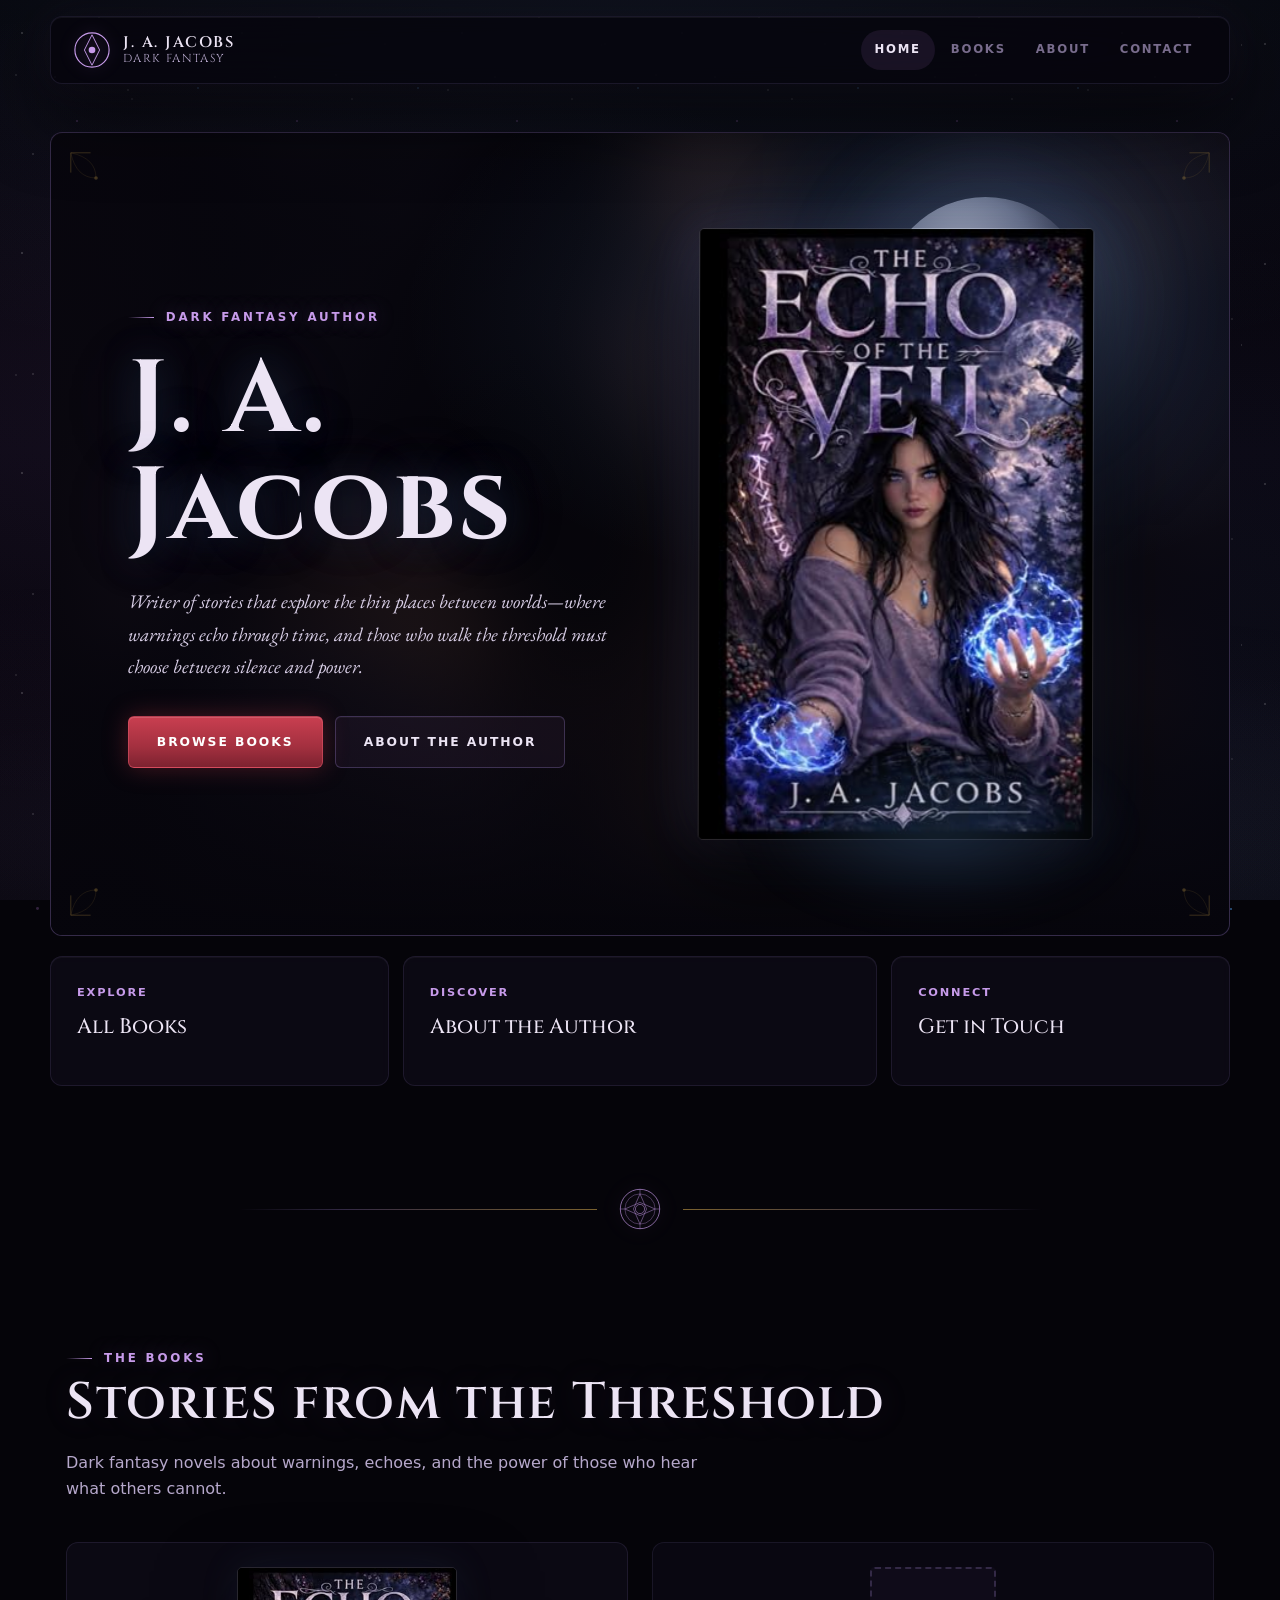
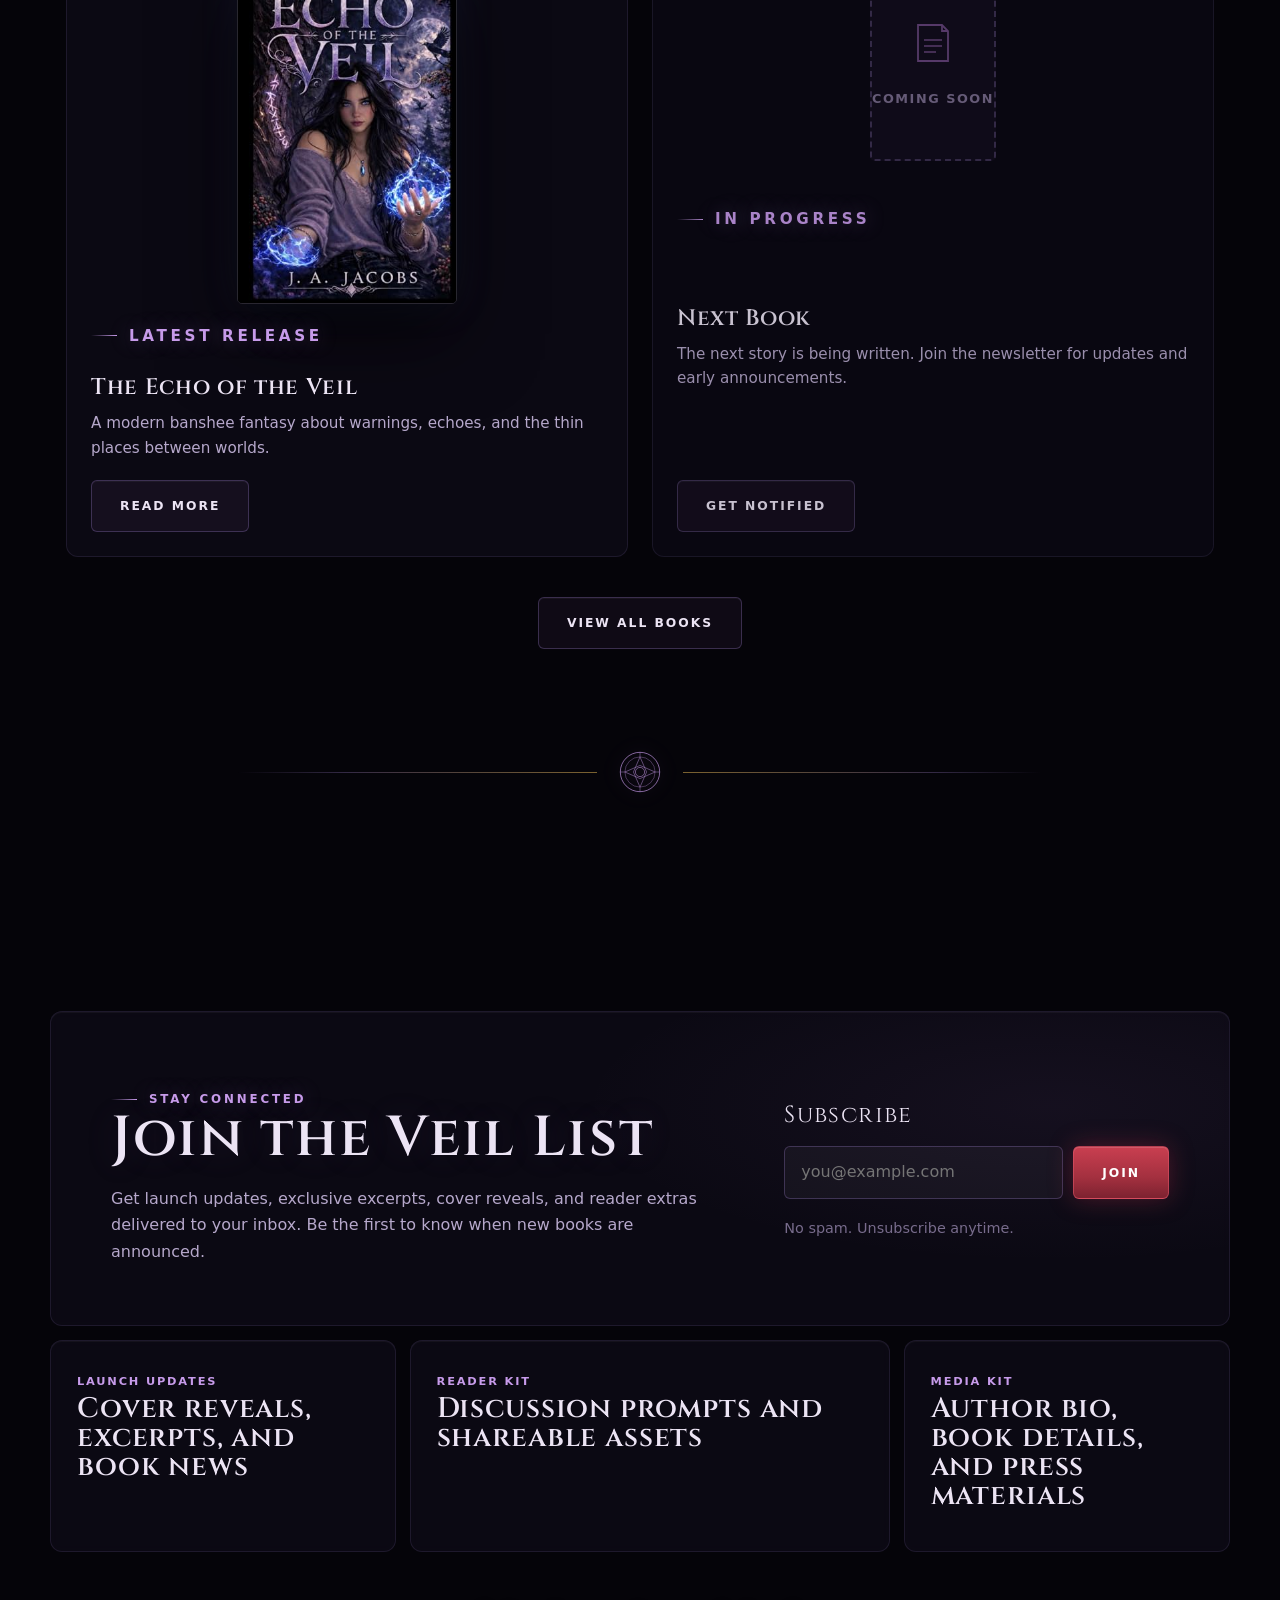
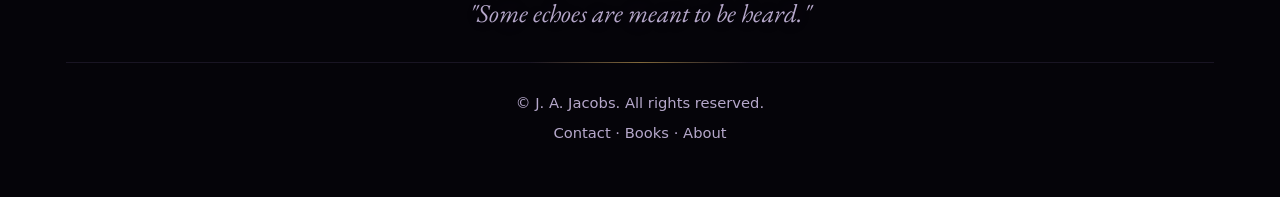
==== commit fa8e6125: "feat: expand to multi-page author website - Add books.html catalog page with book grid layout - Add " ====
--- a/index.html
+++ b/index.html
@@ -3,22 +3,27 @@
   <head>
     <meta charset="utf-8">
     <meta name="viewport" content="width=device-width, initial-scale=1">
-    <title>The Echo of the Veil | J. A. Jacobs</title>
+    <title>J. A. Jacobs | Dark Fantasy Author</title>
     <meta
       name="description"
-      content="Official-style fantasy book website for The Echo of the Veil by J. A. Jacobs, a modern banshee fantasy."
+      content="Official website of J. A. Jacobs, author of dark fantasy novels including The Echo of the Veil."
     >
-    <meta property="og:title" content="The Echo of the Veil by J. A. Jacobs">
+    <meta property="og:title" content="J. A. Jacobs | Dark Fantasy Author">
     <meta
       property="og:description"
-      content="A modern banshee fantasy about warnings, echoes, and the thin places between worlds."
+      content="Official website of J. A. Jacobs, author of dark fantasy novels including The Echo of the Veil."
     >
     <meta property="og:image" content="echo-of-the-veil-cover.jpg">
     <link rel="icon" href="favicon.svg" type="image/svg+xml">
     <link rel="stylesheet" href="styles.css">
   </head>
   <body>
-    <!-- Reusable SVG defs -->
+    <!--
+    ============================================================================
+    SHARED SVG DEFS
+    Copy this entire <svg> block to every page. It defines reusable icons/symbols.
+    ============================================================================
+    -->
     <svg width="0" height="0" style="position:absolute" aria-hidden="true">
       <defs>
         <symbol id="sigil" viewBox="0 0 64 64">
@@ -59,18 +64,41 @@
           <circle cx="16" cy="16" r="8" fill="none" stroke="currentColor" stroke-width="1" opacity="0.7"/>
           <circle cx="16" cy="16" r="13" fill="none" stroke="currentColor" stroke-width="0.8" opacity="0.4"/>
         </symbol>
+        <symbol id="ico-book" viewBox="0 0 32 32">
+          <path d="M6 4 L6 28 L26 28 L26 8 L22 4 Z" fill="none" stroke="currentColor" stroke-width="1.2"/>
+          <path d="M22 4 L22 8 L26 8" fill="none" stroke="currentColor" stroke-width="1.2"/>
+          <line x1="10" y1="14" x2="22" y2="14" stroke="currentColor" stroke-width="1"/>
+          <line x1="10" y1="18" x2="22" y2="18" stroke="currentColor" stroke-width="1"/>
+          <line x1="10" y1="22" x2="18" y2="22" stroke="currentColor" stroke-width="1"/>
+        </symbol>
+        <symbol id="ico-pen" viewBox="0 0 32 32">
+          <path d="M6 26 L8 20 L24 4 L28 8 L12 24 Z" fill="none" stroke="currentColor" stroke-width="1.2"/>
+          <line x1="20" y1="8" x2="24" y2="12" stroke="currentColor" stroke-width="1"/>
+        </symbol>
+        <symbol id="ico-mail" viewBox="0 0 32 32">
+          <rect x="4" y="8" width="24" height="16" rx="2" fill="none" stroke="currentColor" stroke-width="1.2"/>
+          <path d="M4 10 L16 18 L28 10" fill="none" stroke="currentColor" stroke-width="1.2"/>
+        </symbol>
       </defs>
     </svg>
+    <!-- END SHARED SVG DEFS -->
 
     <div class="atmosphere" aria-hidden="true"></div>
 
     <div class="site-shell">
+      <!--
+      ============================================================================
+      SHARED HEADER
+      Copy this <header> block to every page. Update the "active" class on nav
+      links to match the current page.
+      ============================================================================
+      -->
       <header class="site-header" data-header>
-        <a class="brand" href="#top" aria-label="The Echo of the Veil home">
+        <a class="brand" href="index.html" aria-label="J. A. Jacobs home">
           <span class="brand-mark" aria-hidden="true"><svg><use href="#brand-glyph"></use></svg></span>
           <span>
-            <span class="brand-title">The Echo</span>
-            <span class="brand-subtitle">of the Veil</span>
+            <span class="brand-title">J. A. Jacobs</span>
+            <span class="brand-subtitle">Dark Fantasy</span>
           </span>
         </a>
 
@@ -80,17 +108,17 @@
         </button>
 
         <nav class="site-nav" id="site-nav" aria-label="Primary navigation">
-          <a href="#book">Book</a>
-          <a href="#excerpt">Excerpt</a>
-          <a href="#world">World</a>
-          <a href="#characters">Characters</a>
-          <a href="#author">Author</a>
-          <a href="#buy">Buy</a>
+          <a href="index.html" class="nav-active">Home</a>
+          <a href="books.html">Books</a>
+          <a href="about.html">About</a>
+          <a href="contact.html">Contact</a>
         </nav>
       </header>
+      <!-- END SHARED HEADER -->
 
       <main id="top">
-        <section class="hero section-frame">
+        <!-- HERO: Author Introduction -->
+        <section class="hero section-frame hero-author-intro">
           <div class="section-bg" aria-hidden="true">
             <img src="echo-of-the-veil-cover.jpg" alt="">
           </div>
@@ -101,22 +129,20 @@
           <span class="corner corner-br" aria-hidden="true"><svg><use href="#corner-flourish"></use></svg></span>
 
           <div class="hero-copy">
-            <p class="eyebrow">A modern banshee fantasy</p>
-            <h1>The Echo of the Veil</h1>
-            <p class="hero-author">J. A. Jacobs</p>
+            <p class="eyebrow">Dark Fantasy Author</p>
+            <h1>J. A. Jacobs</h1>
             <p class="hero-lede">
-              Some warnings arrive as whispers. Some tear through the walls. When the Veil thins, the dead are not the only ones trying to be heard.
+              Writer of stories that explore the thin places between worlds—where warnings echo through time, 
+              and those who walk the threshold must choose between silence and power.
             </p>
             <div class="button-row">
-              <a class="button button-primary" href="https://www.amazon.com/Echo-Veil-J-Jacobs/dp/B0GYZ4T7Q2/" target="_blank" rel="noreferrer">
-                Buy on Amazon
-              </a>
-              <a class="button button-secondary" href="#excerpt">Read an Excerpt</a>
+              <a class="button button-primary" href="books.html">Browse Books</a>
+              <a class="button button-secondary" href="about.html">About the Author</a>
             </div>
           </div>
 
-          <div class="hero-cover-wrap" aria-label="Book cover">
-            <div class="cover-stage">
+          <div class="hero-cover-wrap" aria-label="Featured book">
+            <a href="book-echo-of-the-veil.html" class="cover-stage">
               <img
                 class="book-cover hero-cover"
                 src="echo-of-the-veil-cover.jpg"
@@ -125,63 +151,81 @@
                 height="500"
               >
               <div class="cover-reflection" aria-hidden="true"></div>
-            </div>
-          </div>
-        </section>
-
-        <section class="quick-path reveal" aria-label="Reader starting points">
-          <a href="#book">
-            <span>Start Here</span>
-            <strong>Premise, themes, and content notes</strong>
+            </a>
+          </div>
+        </section>
+
+        <!-- Quick Navigation -->
+        <section class="quick-path reveal" aria-label="Site navigation">
+          <a href="books.html">
+            <span>Explore</span>
+            <strong>All Books</strong>
           </a>
-          <a href="#world">
-            <span>Explore the Veil</span>
-            <strong>Banshees, thresholds, ravens, and the cry</strong>
+          <a href="about.html">
+            <span>Discover</span>
+            <strong>About the Author</strong>
           </a>
-          <a href="#buy">
-            <span>Choose an Edition</span>
-            <strong>Paperback, ebook, and audiobook links</strong>
+          <a href="contact.html">
+            <span>Connect</span>
+            <strong>Get in Touch</strong>
           </a>
         </section>
 
-        <section class="book-section section-grid reveal" id="book">
-          <div class="section-kicker">About the Book</div>
+        <div class="ornament-divider" aria-hidden="true">
+          <span class="line"></span>
+          <svg class="sigil"><use href="#sigil"></use></svg>
+          <span class="line"></span>
+        </div>
+
+        <!-- Books Section -->
+        <section class="home-books-section reveal">
+          <div class="section-kicker">The Books</div>
           <div class="section-heading">
-            <h2>The scream is not a curse. It is a warning.</h2>
+            <h2>Stories from the Threshold</h2>
             <p>
-              The site is structured for fantasy readers who need a fast entry point: what the story is, what kind of magic it uses, and where to buy or keep reading.
+              Dark fantasy novels about warnings, echoes, and the power of those who hear what others cannot.
             </p>
           </div>
 
-          <div class="feature-panel premise-panel">
-            <div>
-              <h3>The Premise</h3>
-              <p>
-                In a city where the Veil between worlds is thin, some are born to hear what others cannot. When the screams begin, it is not just the dead who take notice.
-              </p>
-            </div>
-            <div class="sigil-orbit" aria-hidden="true">
-              <span class="ring ring-outer"><svg><use href="#sigil"></use></svg></span>
-              <span class="ring ring-inner"><svg><use href="#sigil"></use></svg></span>
-              <span class="core"></span>
-            </div>
-          </div>
-
-          <div class="feature-panel notes-panel">
-            <h3>Modern Banshees</h3>
-            <p>
-              Banshees are framed as messengers and threshold-keepers, not monsters. Their power is warning, memory, grief, and choice.
-            </p>
-          </div>
-
-          <div class="feature-panel themes-panel">
-            <h3>Themes</h3>
-            <ul class="clean-list">
-              <li><span>01</span> Identity and power</li>
-              <li><span>02</span> The seen and the unseen</li>
-              <li><span>03</span> Grief and connection</li>
-              <li><span>04</span> Choice and consequence</li>
-            </ul>
+          <div class="home-book-grid">
+            <!-- The Echo of the Veil -->
+            <article class="home-book-card">
+              <a href="book-echo-of-the-veil.html" class="home-book-cover">
+                <img
+                  class="book-cover"
+                  src="echo-of-the-veil-cover.jpg"
+                  alt="The Echo of the Veil cover"
+                  width="326"
+                  height="500"
+                >
+              </a>
+              <div class="home-book-info">
+                <p class="eyebrow">Latest Release</p>
+                <h3><a href="book-echo-of-the-veil.html">The Echo of the Veil</a></h3>
+                <p>A modern banshee fantasy about warnings, echoes, and the thin places between worlds.</p>
+                <a class="button button-secondary" href="book-echo-of-the-veil.html">Read More</a>
+              </div>
+            </article>
+
+            <!-- Placeholder: Second Book (Coming Soon) -->
+            <article class="home-book-card home-book-coming-soon">
+              <div class="home-book-cover home-book-placeholder">
+                <div class="placeholder-content">
+                  <svg class="lore-icon"><use href="#ico-book"></use></svg>
+                  <span>Coming Soon</span>
+                </div>
+              </div>
+              <div class="home-book-info">
+                <p class="eyebrow">In Progress</p>
+                <h3>Next Book</h3>
+                <p>The next story is being written. Join the newsletter for updates and early announcements.</p>
+                <a class="button button-secondary" href="#newsletter">Get Notified</a>
+              </div>
+            </article>
+          </div>
+
+          <div class="section-cta">
+            <a class="button button-secondary" href="books.html">View All Books</a>
           </div>
         </section>
 
@@ -191,159 +235,31 @@
           <span class="line"></span>
         </div>
 
-        <section class="excerpt section-frame reveal" id="excerpt">
-          <div class="section-bg subtle" aria-hidden="true">
-            <img src="echo-of-the-veil-cover.jpg" alt="">
-          </div>
-          <div class="excerpt-copy">
-            <p class="eyebrow">Read an Excerpt</p>
-            <h2>Chapter One</h2>
-            <div class="waveform" aria-hidden="true">
-              <svg viewBox="0 0 400 40" preserveAspectRatio="none">
-                <path d="M0 20 Q5 20 10 14 T20 20 T30 8 T40 20 T50 26 T60 20 T70 4 T80 20 T90 30 T100 20 T110 12 T120 20 T130 2 T140 20 T150 28 T160 20 T170 10 T180 20 T190 24 T200 20 T210 14 T220 20 T230 6 T240 20 T250 30 T260 20 T270 12 T280 20 T290 4 T300 20 T310 26 T320 20 T330 16 T340 20 T350 8 T360 20 T370 28 T380 20 T390 14 T400 20"
-                      fill="none" stroke="currentColor" stroke-width="2"/>
-              </svg>
-            </div>
-            <blockquote>
-              The first scream came through the walls.
-            </blockquote>
-            <p>
-              It was late, too late, and the city had already learned how to be quiet. Rain sealed the windows. My phone screen glowed on the counter, the only sound in the apartment a low, trembling hum.
-            </p>
-            <p>
-              Then it came again. A thin, tearing sound. Distant. Wrong.
-            </p>
-            <a class="button button-secondary" href="#buy" style="margin-top:30px;display:inline-flex">Continue with the Book</a>
-          </div>
-
-          <aside class="purchase-card">
-            <img
-              class="book-cover"
-              src="echo-of-the-veil-cover.jpg"
-              alt="The Echo of the Veil cover"
-              width="326"
-              height="500"
-            >
-            <h3>The Echo of the Veil</h3>
-            <p>J. A. Jacobs</p>
-            <a class="button button-primary" href="https://www.amazon.com/Echo-Veil-J-Jacobs/dp/B0GYZ4T7Q2/" target="_blank" rel="noreferrer">
-              Buy on Amazon
-            </a>
-          </aside>
-        </section>
-
-        <section class="world-section reveal" id="world">
-          <div class="section-kicker">World of the Veil</div>
-          <div class="section-heading">
-            <h2>Places where the Veil thins.</h2>
-            <p>
-              Built like an active fantasy hub, this section gives readers the lore hooks they expect without forcing them through a wall of exposition.
-            </p>
-          </div>
-
-          <div class="map-panel">
-            <div class="map-city" aria-hidden="true">
-              <span class="pin pin-a"></span>
-              <span class="pin pin-b"></span>
-              <span class="pin pin-c"></span>
-              <span class="pin pin-d"></span>
-            </div>
-            <div class="map-copy">
-              <h3>Explore the Map</h3>
-              <p>Threshold sites, raven sightings, old crossings, and places where the living world goes quiet.</p>
-            </div>
-          </div>
-
-          <div class="lore-grid">
-            <article>
-              <svg class="lore-icon"><use href="#ico-veil"></use></svg>
-              <h3>The Veil</h3>
-              <p>The boundary between the living world and what waits beyond it.</p>
-            </article>
-            <article>
-              <svg class="lore-icon"><use href="#ico-banshee"></use></svg>
-              <h3>Banshees</h3>
-              <p>Voices of warning. Messengers of change. Keepers of the threshold.</p>
-            </article>
-            <article>
-              <svg class="lore-icon"><use href="#ico-raven"></use></svg>
-              <h3>Ravens</h3>
-              <p>Watchers and guides whose presence is never coincidence.</p>
-            </article>
-            <article>
-              <svg class="lore-icon"><use href="#ico-cry"></use></svg>
-              <h3>The Cry</h3>
-              <p>A call, a warning, and a promise carried across worlds.</p>
-            </article>
-          </div>
-        </section>
-
-        <div class="ornament-divider" aria-hidden="true">
-          <span class="line"></span>
-          <svg class="sigil"><use href="#sigil"></use></svg>
-          <span class="line"></span>
-        </div>
-
-        <section class="characters section-grid reveal" id="characters">
-          <div class="section-kicker">Character Guide</div>
-          <div class="section-heading">
-            <h2>Maeve walks the line between worlds.</h2>
-            <p>
-              A spoiler-safe guide layout gives readers a place to learn names, factions, and relationships while keeping the book itself central.
-            </p>
-          </div>
-
-          <article class="character-hero">
-            <div>
-              <p class="eyebrow">The Banshee</p>
-              <h3>Maeve</h3>
-              <p>
-                Haunted by a scream she cannot remember, Maeve carries echoes of the lost and the power to change what comes next.
-              </p>
-            </div>
-            <img
-              class="book-cover small-cover"
-              src="echo-of-the-veil-cover.jpg"
-              alt="The Echo of the Veil cover featuring Maeve"
-              width="326"
-              height="500"
-            >
-          </article>
-
-          <div class="relationship-panel">
-            <h3>Relationships</h3>
-            <ul class="clean-list">
-              <li><span>Trusts</span> Darian Vale</li>
-              <li><span>Partners in investigation</span> Lena Mori</li>
-              <li><span>Haunted by</span> Ellius</li>
-              <li><span>Seeks answers from</span> The Archivist</li>
-            </ul>
-          </div>
-        </section>
-
-        <section class="author-events reveal" id="author">
+        <!-- Newsletter Section -->
+        <section class="author-events reveal" id="newsletter">
           <div class="author-panel">
             <div>
-              <p class="eyebrow">The Author</p>
-              <h2>J. A. Jacobs</h2>
+              <p class="eyebrow">Stay Connected</p>
+              <h2>Join the Veil List</h2>
               <p>
-                Author of <em>The Echo of the Veil</em>. This page keeps the biography compact and practical, with room for notes, media materials, and event updates.
+                Get launch updates, exclusive excerpts, cover reveals, and reader extras delivered to your inbox. 
+                Be the first to know when new books are announced.
               </p>
             </div>
             <form class="newsletter-form" data-newsletter novalidate>
-              <label for="email">Join the Veil List</label>
+              <label for="email">Subscribe</label>
               <div class="form-row">
                 <input id="email" name="email" type="email" placeholder="you@example.com" autocomplete="email" required>
                 <button class="button button-primary" type="submit">Join</button>
               </div>
-              <p class="form-message" data-form-message>Get launch updates and reader extras.</p>
+              <p class="form-message" data-form-message>No spam. Unsubscribe anytime.</p>
             </form>
           </div>
 
           <div class="event-strip">
             <article>
               <span>Launch Updates</span>
-              <h3>Cover reveal, excerpts, and book news</h3>
+              <h3>Cover reveals, excerpts, and book news</h3>
             </article>
             <article>
               <span>Reader Kit</span>
@@ -356,56 +272,22 @@
           </div>
         </section>
 
-        <div class="ornament-divider" aria-hidden="true">
-          <span class="line"></span>
-          <svg class="sigil"><use href="#sigil"></use></svg>
-          <span class="line"></span>
-        </div>
-
-        <section class="buy-section section-frame reveal" id="buy">
-          <div class="section-bg" aria-hidden="true">
-            <img src="echo-of-the-veil-cover.jpg" alt="">
-          </div>
-          <div class="buy-cover">
-            <img
-              class="book-cover"
-              src="echo-of-the-veil-cover.jpg"
-              alt="The Echo of the Veil book cover by J. A. Jacobs"
-              width="326"
-              height="500"
-            >
-          </div>
-          <div class="buy-copy">
-            <p class="eyebrow">Buy the Book</p>
-            <h2>The Echo of the Veil</h2>
-            <p class="hero-author">J. A. Jacobs</p>
-            <div class="edition-tabs" aria-label="Available formats">
-              <button type="button" class="active">Paperback</button>
-              <button type="button">eBook</button>
-              <button type="button">Audiobook</button>
-            </div>
-            <p>
-              Use the Amazon button for the live listing. Other retailer buttons are placeholders that can be wired once the author has final links.
-            </p>
-            <div class="retailer-grid">
-              <a class="button button-primary" href="https://www.amazon.com/Echo-Veil-J-Jacobs/dp/B0GYZ4T7Q2/" target="_blank" rel="noreferrer">
-                Amazon
-              </a>
-              <a class="button button-secondary" href="#" aria-disabled="true">Bookshop</a>
-              <a class="button button-secondary" href="#" aria-disabled="true">Barnes & Noble</a>
-              <a class="button button-secondary" href="#" aria-disabled="true">Indie Retailer</a>
-            </div>
-          </div>
-        </section>
       </main>
 
+      <!--
+      ============================================================================
+      SHARED FOOTER
+      Copy this <footer> block to every page.
+      ============================================================================
+      -->
       <footer class="site-footer">
         <p class="footer-quote">"Some echoes are meant to be heard."</p>
         <div class="footer-meta">
-          <p>The Echo of the Veil by J. A. Jacobs</p>
-          <p>Static GitHub Pages-ready website concept. Replace placeholder copy and inactive retailer links before publishing.</p>
+          <p>&copy; J. A. Jacobs. All rights reserved.</p>
+          <p><a href="contact.html">Contact</a> · <a href="books.html">Books</a> · <a href="about.html">About</a></p>
         </div>
       </footer>
+      <!-- END SHARED FOOTER -->
     </div>
 
     <script src="script.js"></script>
--- a/styles.css
+++ b/styles.css
@@ -943,6 +943,368 @@
   box-shadow: 0 0 16px rgba(155, 106, 184, 0.12);
 }
 .retailer-grid { display: grid; grid-template-columns: repeat(2, minmax(0, 1fr)); }
+
+/* ─────────── Page Header (for inner pages) ─────────── */
+.page-header {
+  position: relative;
+  min-height: 340px;
+  padding: clamp(60px, 8vw, 100px) clamp(30px, 5vw, 60px);
+  border: 1px solid var(--line-strong);
+  border-radius: var(--radius);
+  background: var(--bg-deep);
+  display: flex;
+  align-items: center;
+  justify-content: center;
+  text-align: center;
+}
+
+.page-header-content {
+  position: relative;
+  z-index: 2;
+  max-width: 720px;
+}
+
+.page-header h1 {
+  margin-top: 16px;
+  font-size: clamp(3rem, 8vw, 5.5rem);
+}
+
+/* ─────────── Books Grid ─────────── */
+.books-section {
+  width: min(100%, var(--max));
+  margin: 0 auto;
+  padding: 0 16px;
+}
+
+.book-grid {
+  display: grid;
+  gap: 32px;
+}
+
+.book-card {
+  display: grid;
+  grid-template-columns: minmax(200px, 300px) minmax(0, 1fr);
+  gap: clamp(24px, 4vw, 48px);
+  align-items: center;
+  padding: clamp(24px, 4vw, 40px);
+  border: 1px solid var(--line);
+  border-radius: var(--radius);
+  background: var(--panel);
+  transition: border-color 0.4s ease, box-shadow 0.4s ease;
+}
+
+.book-card:hover {
+  border-color: rgba(155, 106, 184, 0.32);
+  box-shadow: 0 0 32px rgba(155, 106, 184, 0.1), 0 10px 36px rgba(0, 0, 0, 0.35);
+}
+
+.book-card-cover {
+  display: block;
+}
+
+.book-card-cover .book-cover {
+  width: 100%;
+  max-width: 280px;
+  transition: transform 0.4s ease, box-shadow 0.4s ease;
+}
+
+.book-card-cover:hover .book-cover {
+  transform: translateY(-4px);
+  box-shadow: 0 30px 80px rgba(0, 0, 0, 0.6), 0 0 50px rgba(91, 151, 218, 0.12);
+}
+
+.book-card-info h2 {
+  font-size: clamp(1.8rem, 3vw, 2.6rem);
+  margin-top: 12px;
+}
+
+.book-card-info h2 a {
+  transition: color 0.3s ease, text-shadow 0.3s ease;
+}
+
+.book-card-info h2 a:hover {
+  color: var(--accent-strong);
+  text-shadow: 0 0 20px rgba(199, 155, 234, 0.3);
+}
+
+.book-card-tagline {
+  margin-top: 16px;
+  font-family: var(--serif);
+  font-size: 1.1rem;
+  font-style: italic;
+  color: #cdc1de;
+}
+
+/* ─────────── About Page ─────────── */
+.about-section {
+  width: min(100%, var(--max));
+  margin: 0 auto;
+  padding: 0 16px;
+}
+
+.about-content {
+  display: grid;
+  grid-template-columns: minmax(0, 1fr) 280px;
+  gap: clamp(32px, 5vw, 64px);
+  align-items: start;
+}
+
+.about-text h2 {
+  font-size: clamp(1.8rem, 3vw, 2.4rem);
+  margin-bottom: 24px;
+}
+
+.about-text h3 {
+  font-size: 1.4rem;
+  margin-top: 32px;
+  margin-bottom: 16px;
+  color: var(--accent-strong);
+}
+
+.about-text p {
+  margin-bottom: 18px;
+  color: #cdc1de;
+  font-size: 1.05rem;
+  line-height: 1.75;
+}
+
+.about-sidebar .feature-panel {
+  padding: 24px;
+}
+
+/* ─────────── Contact Page ─────────── */
+.contact-section {
+  width: min(100%, var(--max));
+  margin: 0 auto;
+  padding: 0 16px;
+}
+
+.contact-grid {
+  display: grid;
+  grid-template-columns: minmax(0, 1.2fr) minmax(280px, 0.8fr);
+  gap: clamp(24px, 4vw, 48px);
+  align-items: start;
+}
+
+.contact-form-panel {
+  padding: clamp(28px, 4vw, 48px);
+}
+
+.contact-form-panel h2 {
+  font-size: clamp(1.6rem, 2.5vw, 2rem);
+  margin-bottom: 12px;
+}
+
+.contact-form {
+  margin-top: 28px;
+}
+
+.form-group {
+  margin-bottom: 20px;
+}
+
+.form-group label {
+  display: block;
+  margin-bottom: 8px;
+  color: var(--muted);
+  font-size: 0.85rem;
+  font-weight: 600;
+  letter-spacing: 0.08em;
+  text-transform: uppercase;
+}
+
+.form-group input,
+.form-group select,
+.form-group textarea {
+  width: 100%;
+  min-height: 52px;
+  border: 1px solid var(--line-strong);
+  border-radius: 6px;
+  padding: 14px 16px;
+  color: var(--text);
+  background: rgba(255, 255, 255, 0.04);
+  font-family: inherit;
+  font-size: 1rem;
+  transition: border-color 0.3s ease, box-shadow 0.3s ease;
+}
+
+.form-group textarea {
+  min-height: 140px;
+  resize: vertical;
+}
+
+.form-group select {
+  cursor: pointer;
+  appearance: none;
+  background-image: url("data:image/svg+xml,%3Csvg xmlns='http://www.w3.org/2000/svg' width='12' height='12' viewBox='0 0 12 12'%3E%3Cpath fill='%23b6a8cb' d='M6 8L1 3h10z'/%3E%3C/svg%3E");
+  background-repeat: no-repeat;
+  background-position: right 16px center;
+  padding-right: 44px;
+}
+
+.form-group input:focus,
+.form-group select:focus,
+.form-group textarea:focus {
+  border-color: var(--accent-strong);
+  box-shadow: 0 0 16px rgba(199, 155, 234, 0.18);
+  outline: none;
+}
+
+.contact-form .button {
+  margin-top: 8px;
+}
+
+.contact-info {
+  display: grid;
+  gap: 16px;
+}
+
+.contact-info .feature-panel {
+  padding: 24px;
+  min-height: auto;
+}
+
+.contact-info h3 {
+  margin-bottom: 12px;
+}
+
+/* ─────────── Nav Active State ─────────── */
+.site-nav a.nav-active {
+  color: var(--text);
+  background: rgba(155, 106, 184, 0.12);
+}
+
+/* ─────────── Homepage Books Section ─────────── */
+.home-books-section {
+  width: min(100%, var(--max));
+  margin: 0 auto;
+  padding: 0 16px;
+}
+
+.home-books-section .section-kicker {
+  margin-bottom: 8px;
+}
+
+.home-books-section .section-heading {
+  margin-bottom: 40px;
+}
+
+.home-books-section .section-heading h2 {
+  font-size: clamp(2rem, 4vw, 3.2rem);
+}
+
+.home-book-grid {
+  display: grid;
+  grid-template-columns: repeat(auto-fit, minmax(280px, 1fr));
+  gap: 24px;
+}
+
+.home-book-card {
+  display: flex;
+  flex-direction: column;
+  padding: 24px;
+  border: 1px solid var(--line);
+  border-radius: var(--radius);
+  background: var(--panel);
+  transition: border-color 0.4s ease, box-shadow 0.4s ease, transform 0.4s ease;
+}
+
+.home-book-card:hover {
+  border-color: rgba(155, 106, 184, 0.32);
+  box-shadow: 0 0 32px rgba(155, 106, 184, 0.1), 0 10px 36px rgba(0, 0, 0, 0.35);
+  transform: translateY(-4px);
+}
+
+.home-book-cover {
+  display: block;
+  margin-bottom: 20px;
+}
+
+.home-book-cover .book-cover {
+  width: 100%;
+  max-width: 220px;
+  margin: 0 auto;
+  display: block;
+  transition: transform 0.4s ease, box-shadow 0.4s ease;
+}
+
+.home-book-cover:hover .book-cover {
+  transform: translateY(-4px) scale(1.02);
+  box-shadow: 0 20px 50px rgba(0, 0, 0, 0.5), 0 0 40px rgba(91, 151, 218, 0.1);
+}
+
+.home-book-placeholder {
+  aspect-ratio: 326 / 500;
+  max-width: 220px;
+  margin: 0 auto;
+  border: 2px dashed var(--line-strong);
+  border-radius: 5px;
+  background: rgba(155, 106, 184, 0.05);
+  display: flex;
+  align-items: center;
+  justify-content: center;
+}
+
+.placeholder-content {
+  text-align: center;
+  color: var(--quiet);
+}
+
+.placeholder-content .lore-icon {
+  width: 48px;
+  height: 48px;
+  margin-bottom: 12px;
+  color: var(--accent);
+  opacity: 0.6;
+}
+
+.placeholder-content span {
+  display: block;
+  font-size: 0.8rem;
+  font-weight: 700;
+  letter-spacing: 0.12em;
+  text-transform: uppercase;
+}
+
+.home-book-info {
+  flex: 1;
+  display: flex;
+  flex-direction: column;
+}
+
+.home-book-info h3 {
+  font-size: 1.4rem;
+  margin: 8px 0 12px;
+}
+
+.home-book-info h3 a {
+  transition: color 0.3s ease, text-shadow 0.3s ease;
+}
+
+.home-book-info h3 a:hover {
+  color: var(--accent-strong);
+  text-shadow: 0 0 20px rgba(199, 155, 234, 0.3);
+}
+
+.home-book-info > p {
+  flex: 1;
+  font-size: 0.95rem;
+  line-height: 1.6;
+  margin-bottom: 20px;
+}
+
+.home-book-info .button {
+  align-self: flex-start;
+}
+
+.home-book-coming-soon {
+  opacity: 0.85;
+}
+
+.section-cta {
+  text-align: center;
+  margin-top: 40px;
+}
 
 /* ─────────── Footer ─────────── */
 .site-footer {
@@ -1007,6 +1369,12 @@
   .themes-panel, .character-hero, .relationship-panel { grid-column: 1; }
   .character-hero .small-cover { justify-self: start; }
   .moon { top: 4%; right: 6%; }
+  .book-card { grid-template-columns: 1fr; }
+  .book-card-cover { justify-self: center; }
+  .book-card-cover .book-cover { max-width: 240px; }
+  .about-content { grid-template-columns: 1fr; }
+  .about-sidebar { order: -1; }
+  .contact-grid { grid-template-columns: 1fr; }
 }
 
 @media (max-width: 620px) {
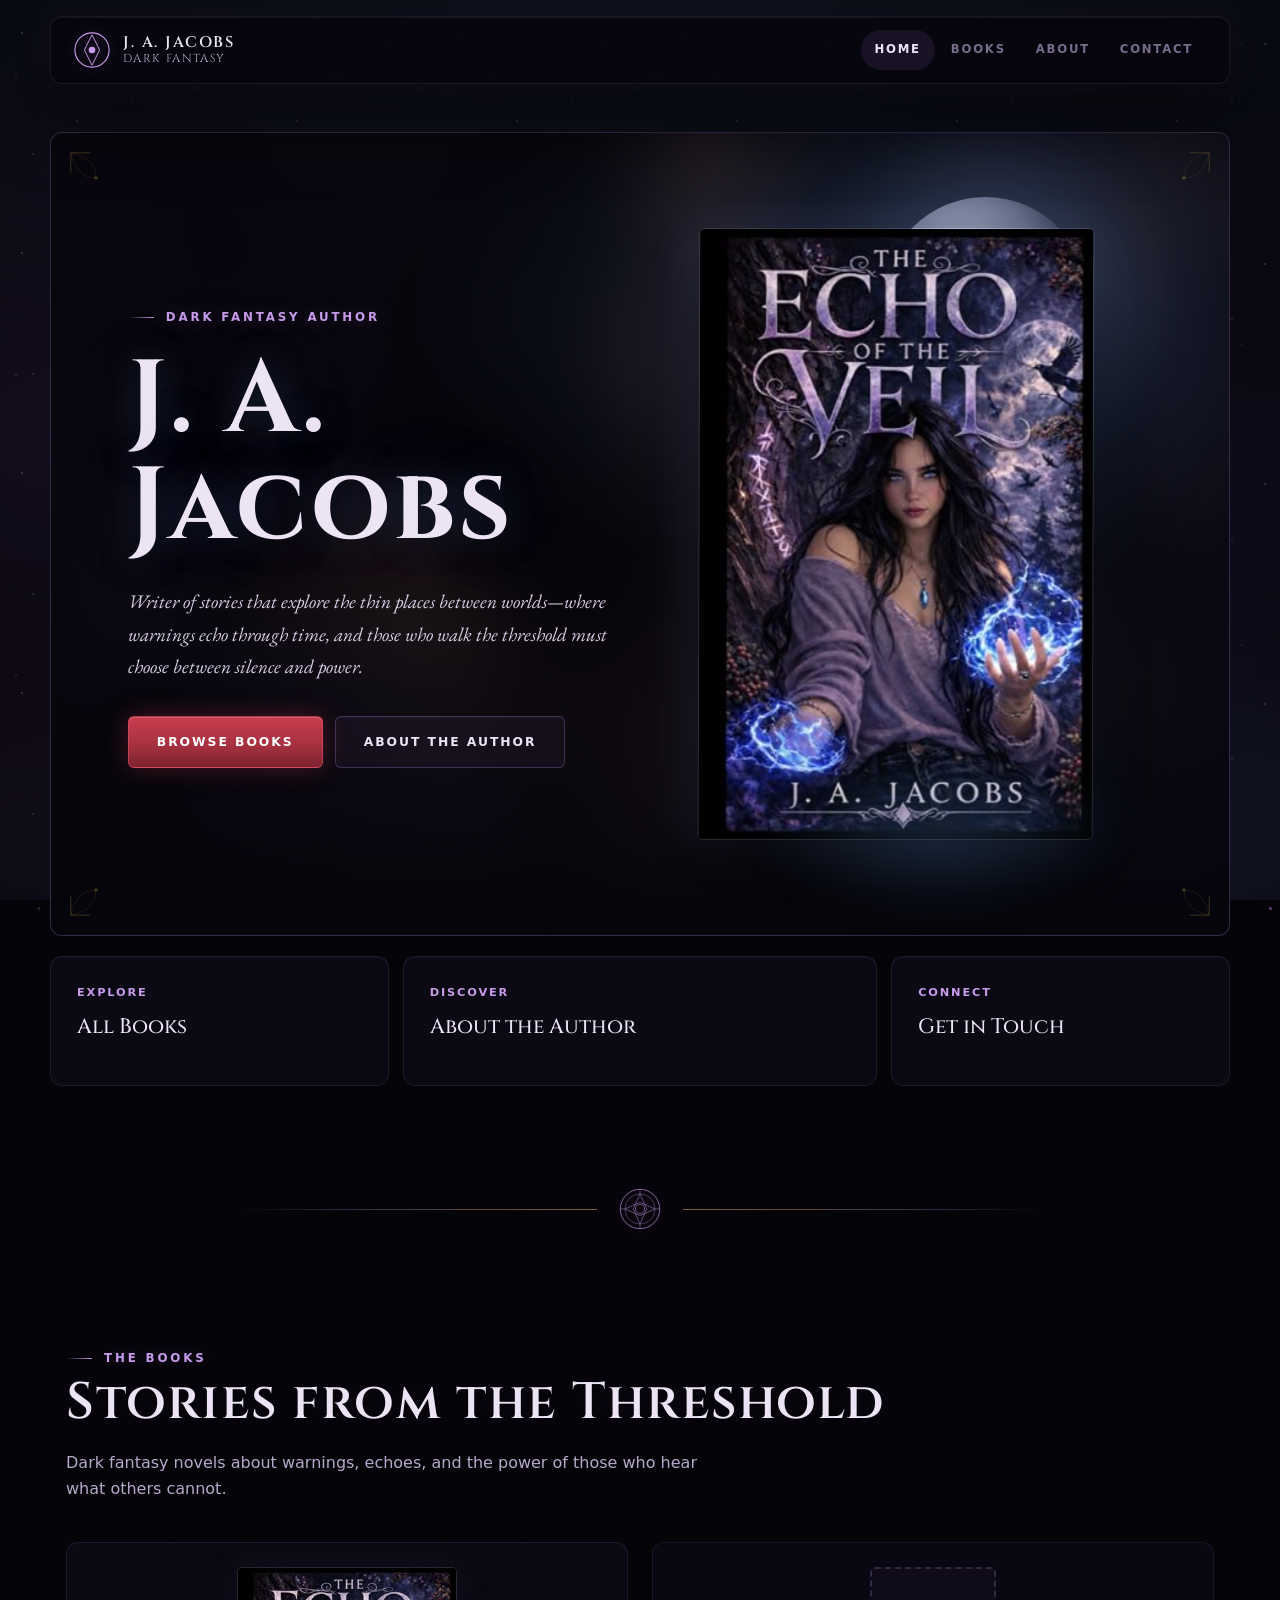
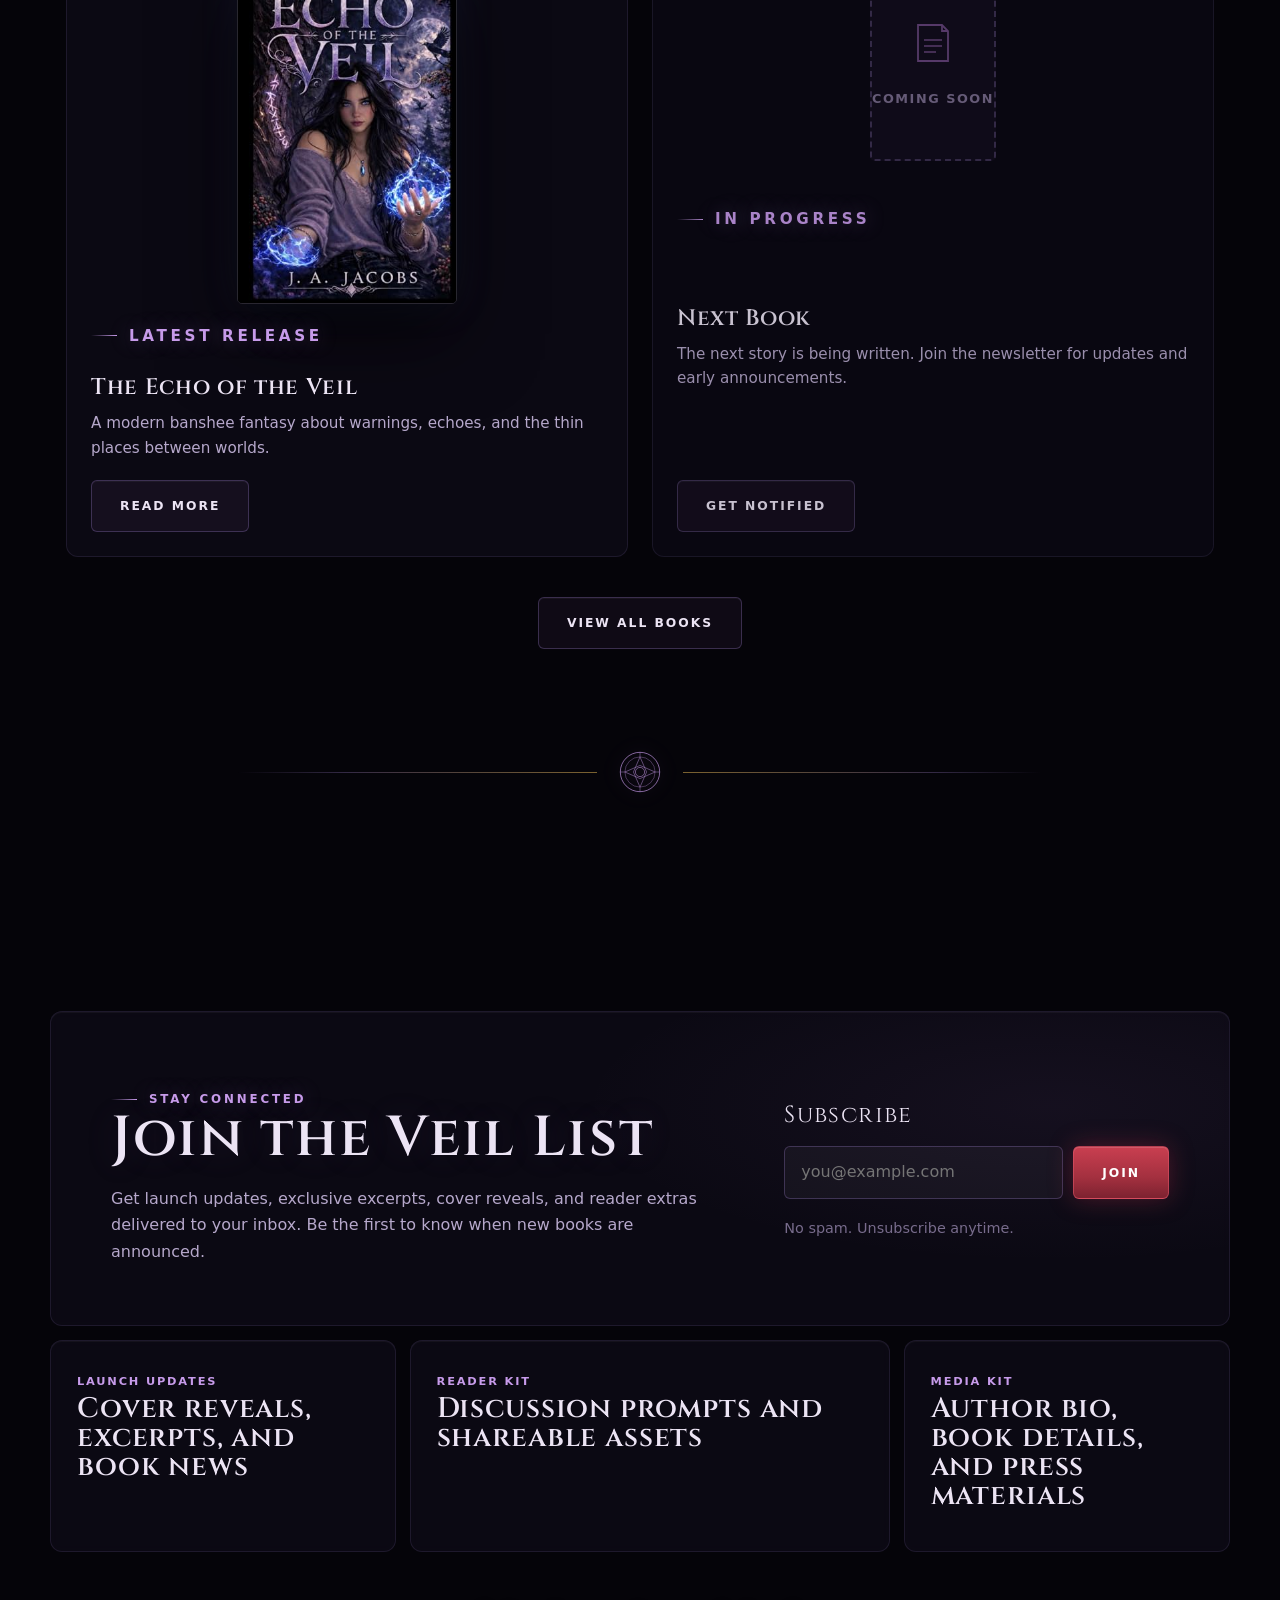
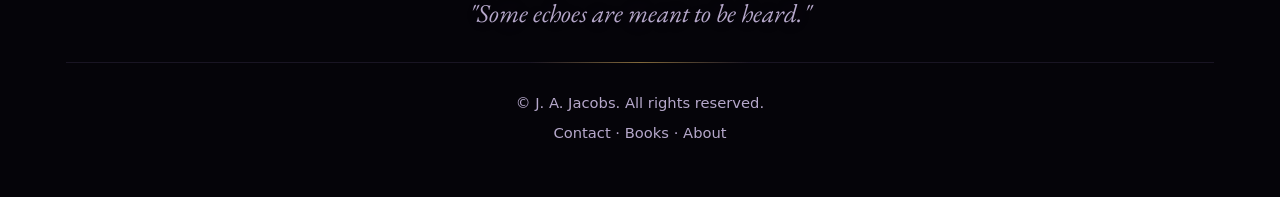
==== commit 74eb42ba: "Configure custom domain and newsletter setup" ====
--- a/index.html
+++ b/index.html
@@ -246,7 +246,7 @@
                 Be the first to know when new books are announced.
               </p>
             </div>
-            <form class="newsletter-form" data-newsletter novalidate>
+            <form class="newsletter-form" action="https://YOUR-ACCOUNT.usXX.list-manage.com/subscribe/post?u=YOUR_U_VALUE&amp;id=YOUR_AUDIENCE_ID" method="post" data-newsletter novalidate>
               <label for="email">Subscribe</label>
               <div class="form-row">
                 <input id="email" name="email" type="email" placeholder="you@example.com" autocomplete="email" required>
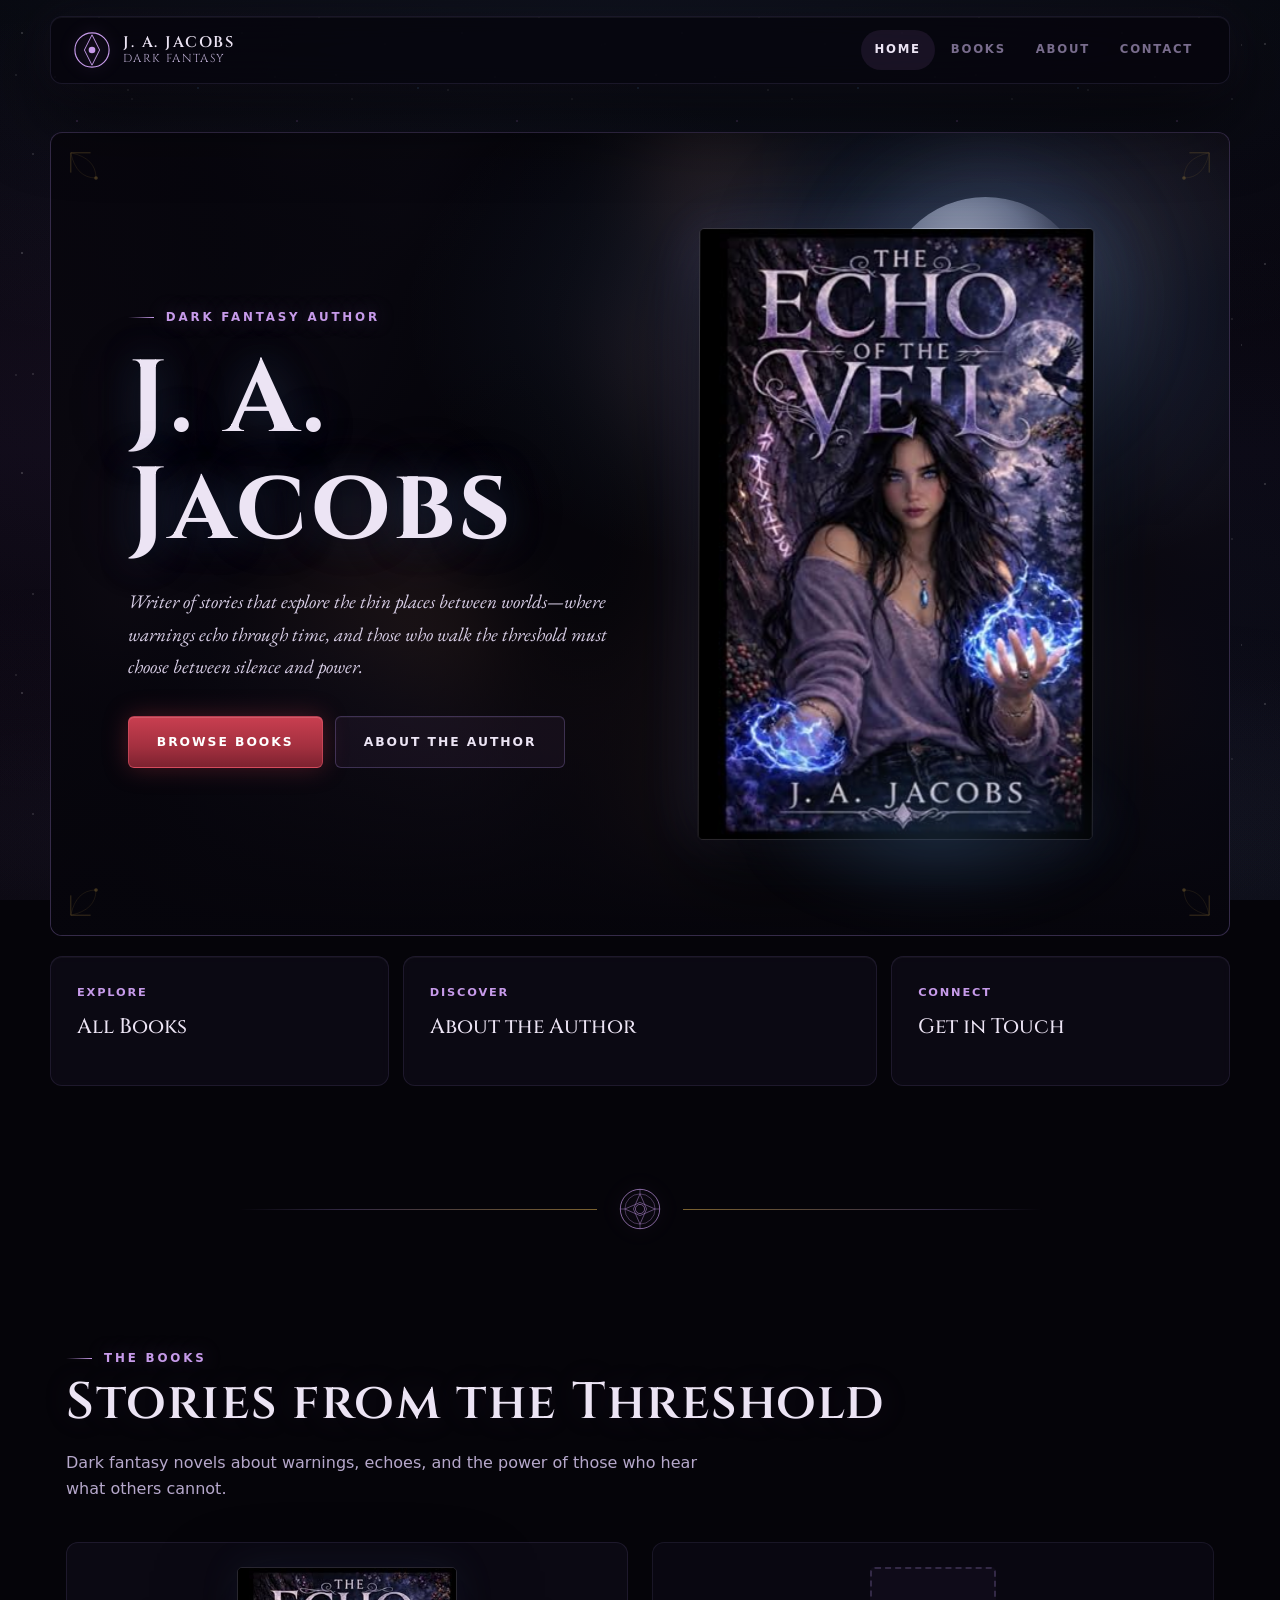
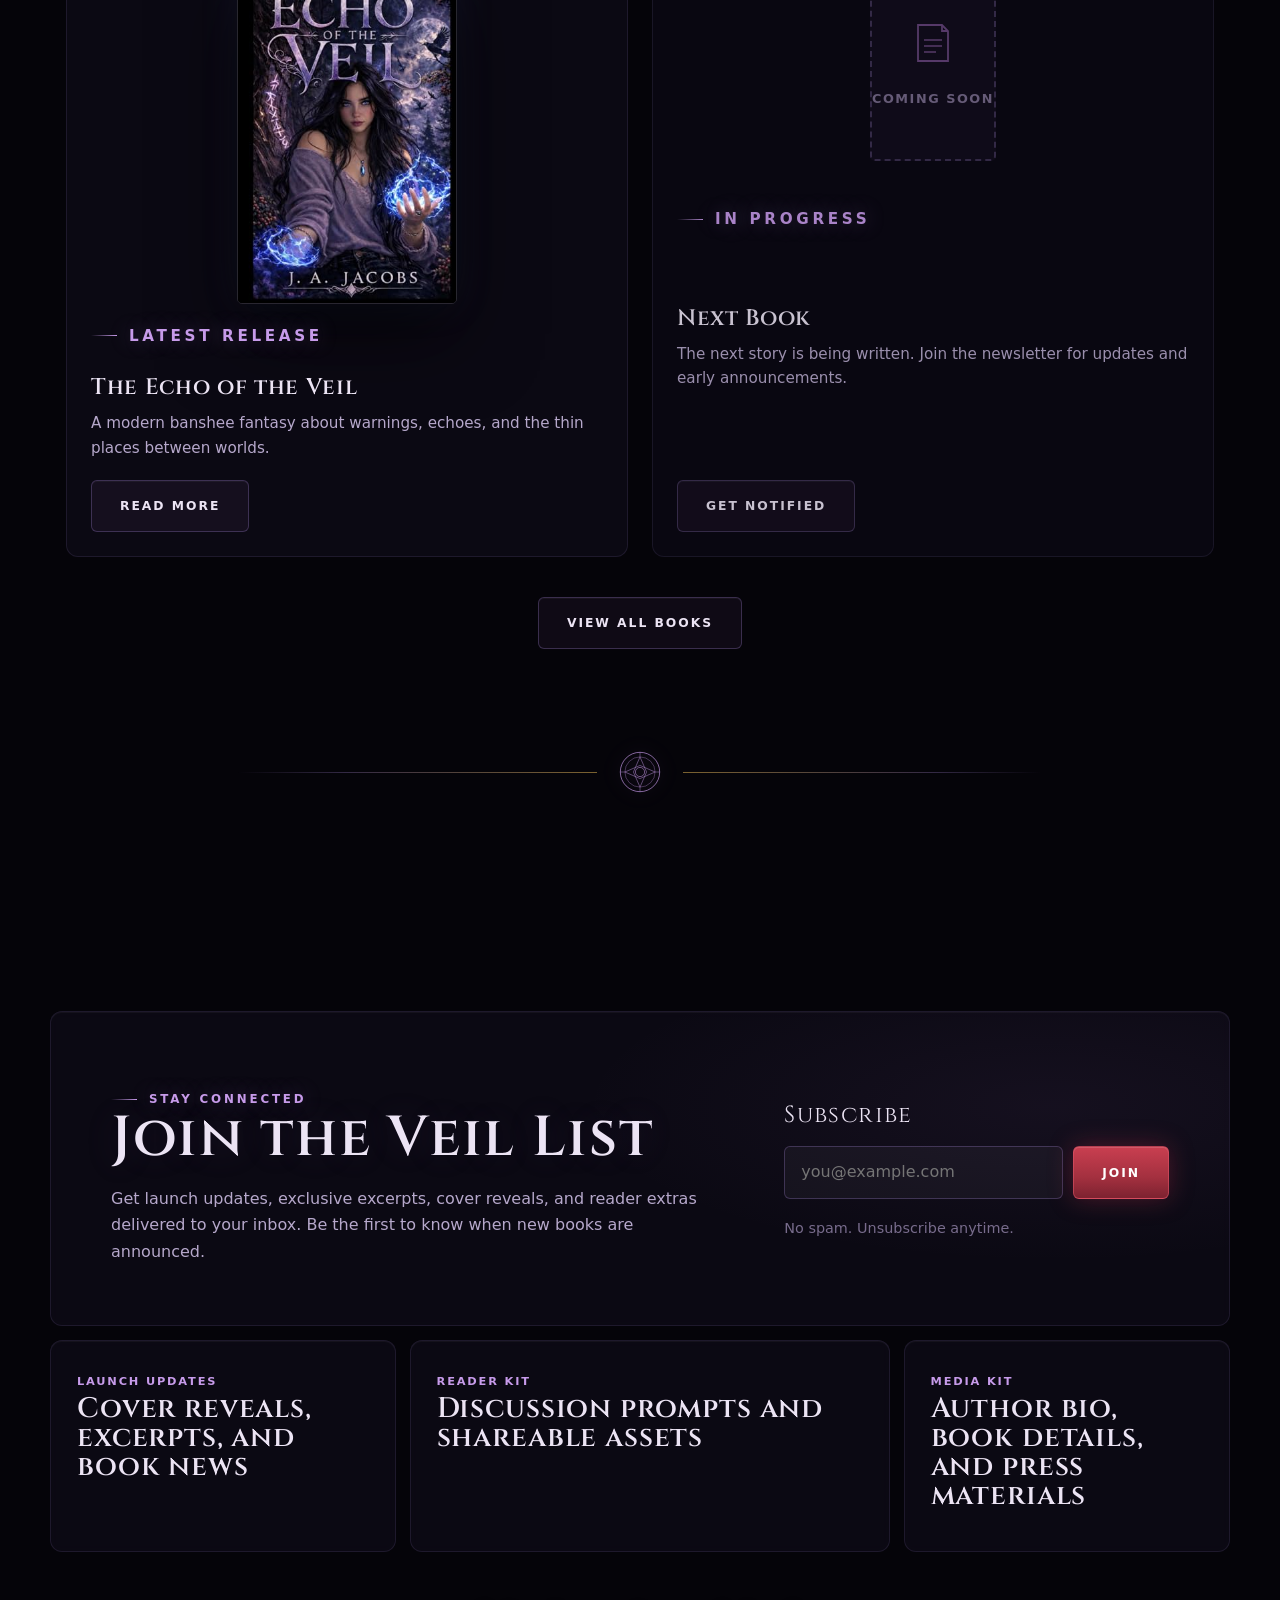
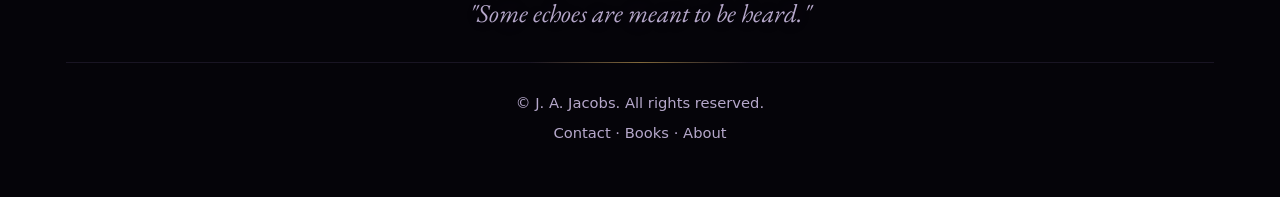
==== commit 3b2f5765: "Wire Mailchimp newsletter form action URL in index.html" ====
--- a/index.html
+++ b/index.html
@@ -246,7 +246,7 @@
                 Be the first to know when new books are announced.
               </p>
             </div>
-            <form class="newsletter-form" action="https://YOUR-ACCOUNT.usXX.list-manage.com/subscribe/post?u=YOUR_U_VALUE&amp;id=YOUR_AUDIENCE_ID" method="post" data-newsletter novalidate>
+            <form class="newsletter-form" action="https://jajacobsauthor.us19.list-manage.com/subscribe/post?u=ad689e0655a81320a0ab4e6e4&id=34e44cecb8/subscribe/post?u=YOUR_U_VALUE&amp;id=YOUR_AUDIENCE_ID" method="post" data-newsletter novalidate>
               <label for="email">Subscribe</label>
               <div class="form-row">
                 <input id="email" name="email" type="email" placeholder="you@example.com" autocomplete="email" required>
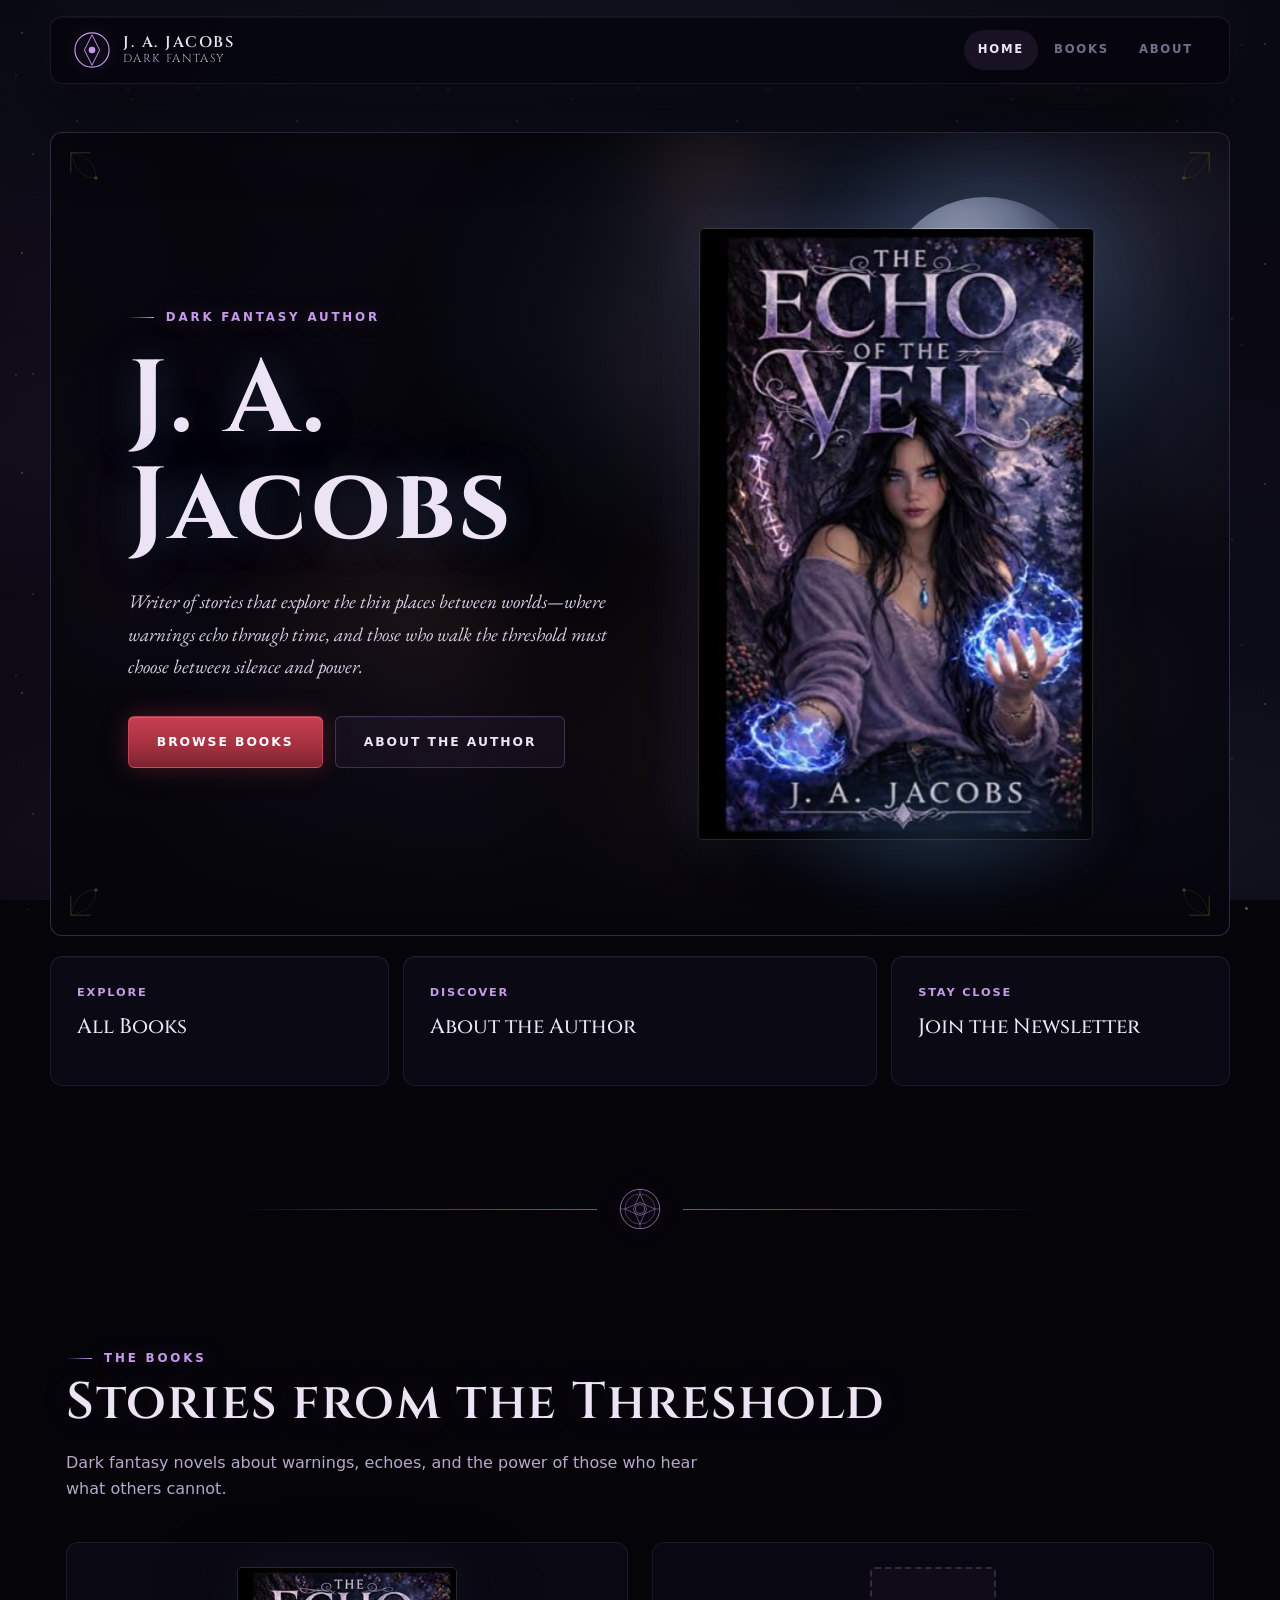
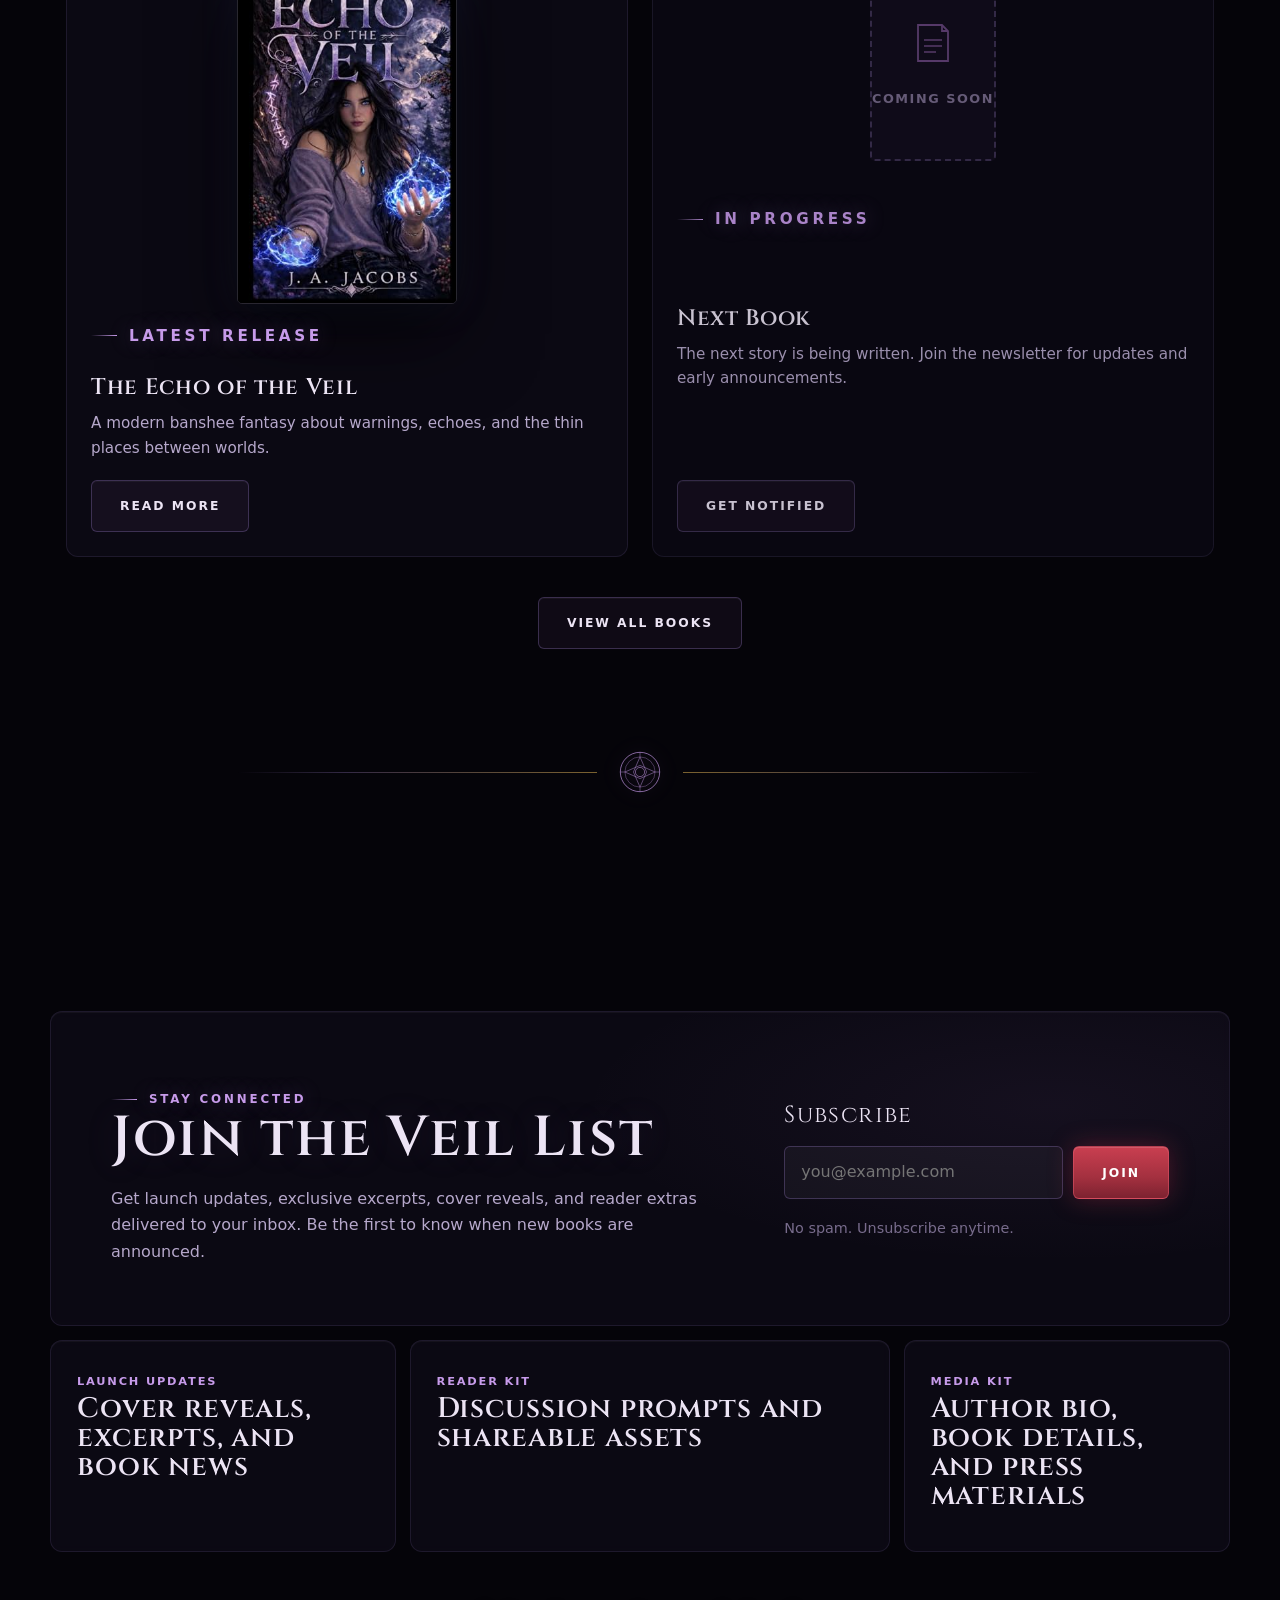
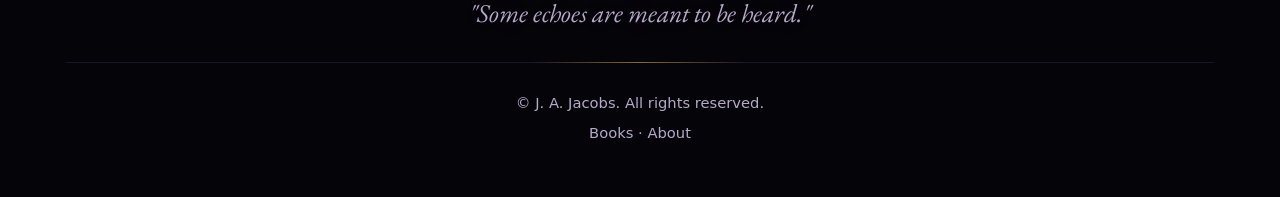
==== commit 6d027002: "Remove contact page and demo form" ====
--- a/index.html
+++ b/index.html
@@ -111,7 +111,6 @@
           <a href="index.html" class="nav-active">Home</a>
           <a href="books.html">Books</a>
           <a href="about.html">About</a>
-          <a href="contact.html">Contact</a>
         </nav>
       </header>
       <!-- END SHARED HEADER -->
@@ -165,9 +164,9 @@
             <span>Discover</span>
             <strong>About the Author</strong>
           </a>
-          <a href="contact.html">
-            <span>Connect</span>
-            <strong>Get in Touch</strong>
+          <a href="#newsletter">
+            <span>Stay Close</span>
+            <strong>Join the Newsletter</strong>
           </a>
         </section>
 
@@ -246,7 +245,7 @@
                 Be the first to know when new books are announced.
               </p>
             </div>
-            <form class="newsletter-form" action="https://jajacobsauthor.us19.list-manage.com/subscribe/post?u=ad689e0655a81320a0ab4e6e4&id=34e44cecb8/subscribe/post?u=YOUR_U_VALUE&amp;id=YOUR_AUDIENCE_ID" method="post" data-newsletter novalidate>
+            <form class="newsletter-form" action="https://jajacobsauthor.us19.list-manage.com/subscribe/post?u=ad689e0655a81320a0ab4e6e4&amp;id=34e44cecb8&amp;f_id=00edc2e1f0" method="post" data-newsletter novalidate>
               <label for="email">Subscribe</label>
               <div class="form-row">
                 <input id="email" name="email" type="email" placeholder="you@example.com" autocomplete="email" required>
@@ -284,7 +283,7 @@
         <p class="footer-quote">"Some echoes are meant to be heard."</p>
         <div class="footer-meta">
           <p>&copy; J. A. Jacobs. All rights reserved.</p>
-          <p><a href="contact.html">Contact</a> · <a href="books.html">Books</a> · <a href="about.html">About</a></p>
+          <p><a href="books.html">Books</a> · <a href="about.html">About</a></p>
         </div>
       </footer>
       <!-- END SHARED FOOTER -->
--- a/styles.css
+++ b/styles.css
@@ -1070,102 +1070,6 @@
 
 .about-sidebar .feature-panel {
   padding: 24px;
-}
-
-/* ─────────── Contact Page ─────────── */
-.contact-section {
-  width: min(100%, var(--max));
-  margin: 0 auto;
-  padding: 0 16px;
-}
-
-.contact-grid {
-  display: grid;
-  grid-template-columns: minmax(0, 1.2fr) minmax(280px, 0.8fr);
-  gap: clamp(24px, 4vw, 48px);
-  align-items: start;
-}
-
-.contact-form-panel {
-  padding: clamp(28px, 4vw, 48px);
-}
-
-.contact-form-panel h2 {
-  font-size: clamp(1.6rem, 2.5vw, 2rem);
-  margin-bottom: 12px;
-}
-
-.contact-form {
-  margin-top: 28px;
-}
-
-.form-group {
-  margin-bottom: 20px;
-}
-
-.form-group label {
-  display: block;
-  margin-bottom: 8px;
-  color: var(--muted);
-  font-size: 0.85rem;
-  font-weight: 600;
-  letter-spacing: 0.08em;
-  text-transform: uppercase;
-}
-
-.form-group input,
-.form-group select,
-.form-group textarea {
-  width: 100%;
-  min-height: 52px;
-  border: 1px solid var(--line-strong);
-  border-radius: 6px;
-  padding: 14px 16px;
-  color: var(--text);
-  background: rgba(255, 255, 255, 0.04);
-  font-family: inherit;
-  font-size: 1rem;
-  transition: border-color 0.3s ease, box-shadow 0.3s ease;
-}
-
-.form-group textarea {
-  min-height: 140px;
-  resize: vertical;
-}
-
-.form-group select {
-  cursor: pointer;
-  appearance: none;
-  background-image: url("data:image/svg+xml,%3Csvg xmlns='http://www.w3.org/2000/svg' width='12' height='12' viewBox='0 0 12 12'%3E%3Cpath fill='%23b6a8cb' d='M6 8L1 3h10z'/%3E%3C/svg%3E");
-  background-repeat: no-repeat;
-  background-position: right 16px center;
-  padding-right: 44px;
-}
-
-.form-group input:focus,
-.form-group select:focus,
-.form-group textarea:focus {
-  border-color: var(--accent-strong);
-  box-shadow: 0 0 16px rgba(199, 155, 234, 0.18);
-  outline: none;
-}
-
-.contact-form .button {
-  margin-top: 8px;
-}
-
-.contact-info {
-  display: grid;
-  gap: 16px;
-}
-
-.contact-info .feature-panel {
-  padding: 24px;
-  min-height: auto;
-}
-
-.contact-info h3 {
-  margin-bottom: 12px;
 }
 
 /* ─────────── Nav Active State ─────────── */
@@ -1374,7 +1278,6 @@
   .book-card-cover .book-cover { max-width: 240px; }
   .about-content { grid-template-columns: 1fr; }
   .about-sidebar { order: -1; }
-  .contact-grid { grid-template-columns: 1fr; }
 }
 
 @media (max-width: 620px) {
